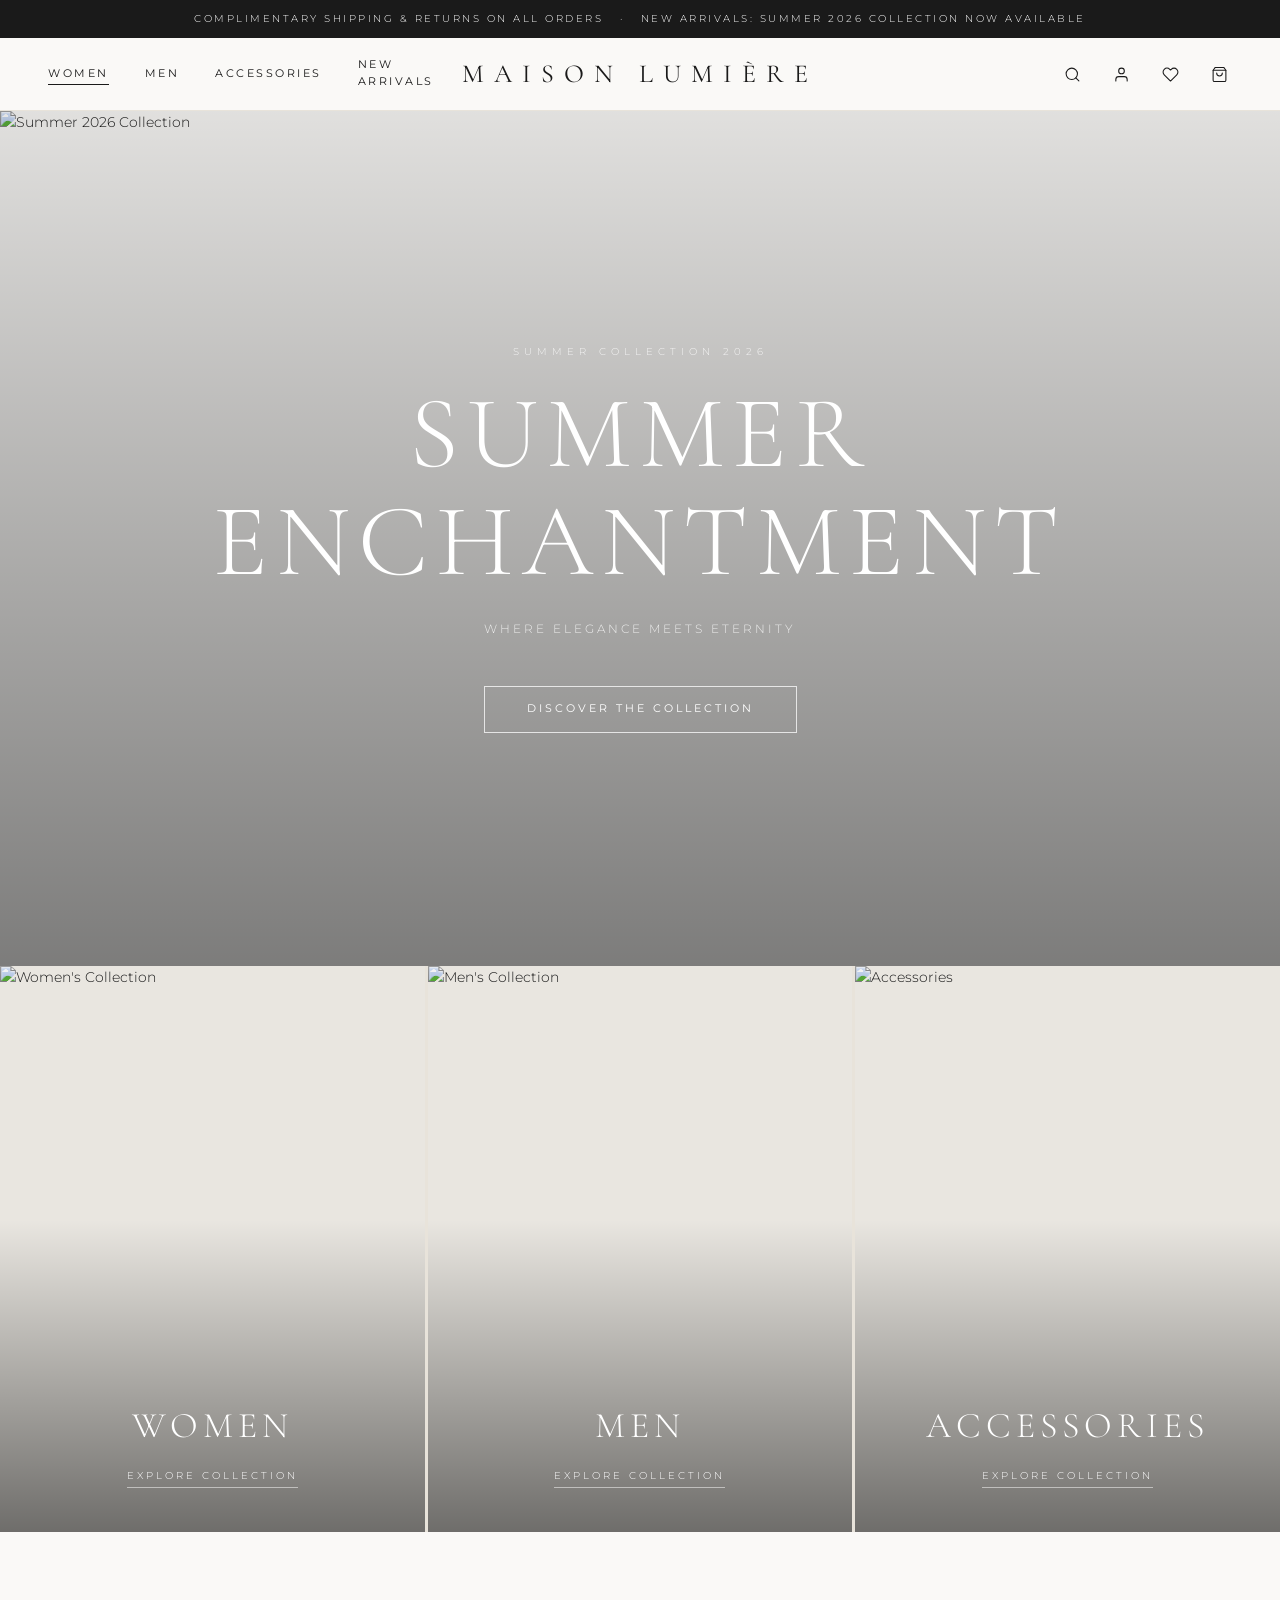
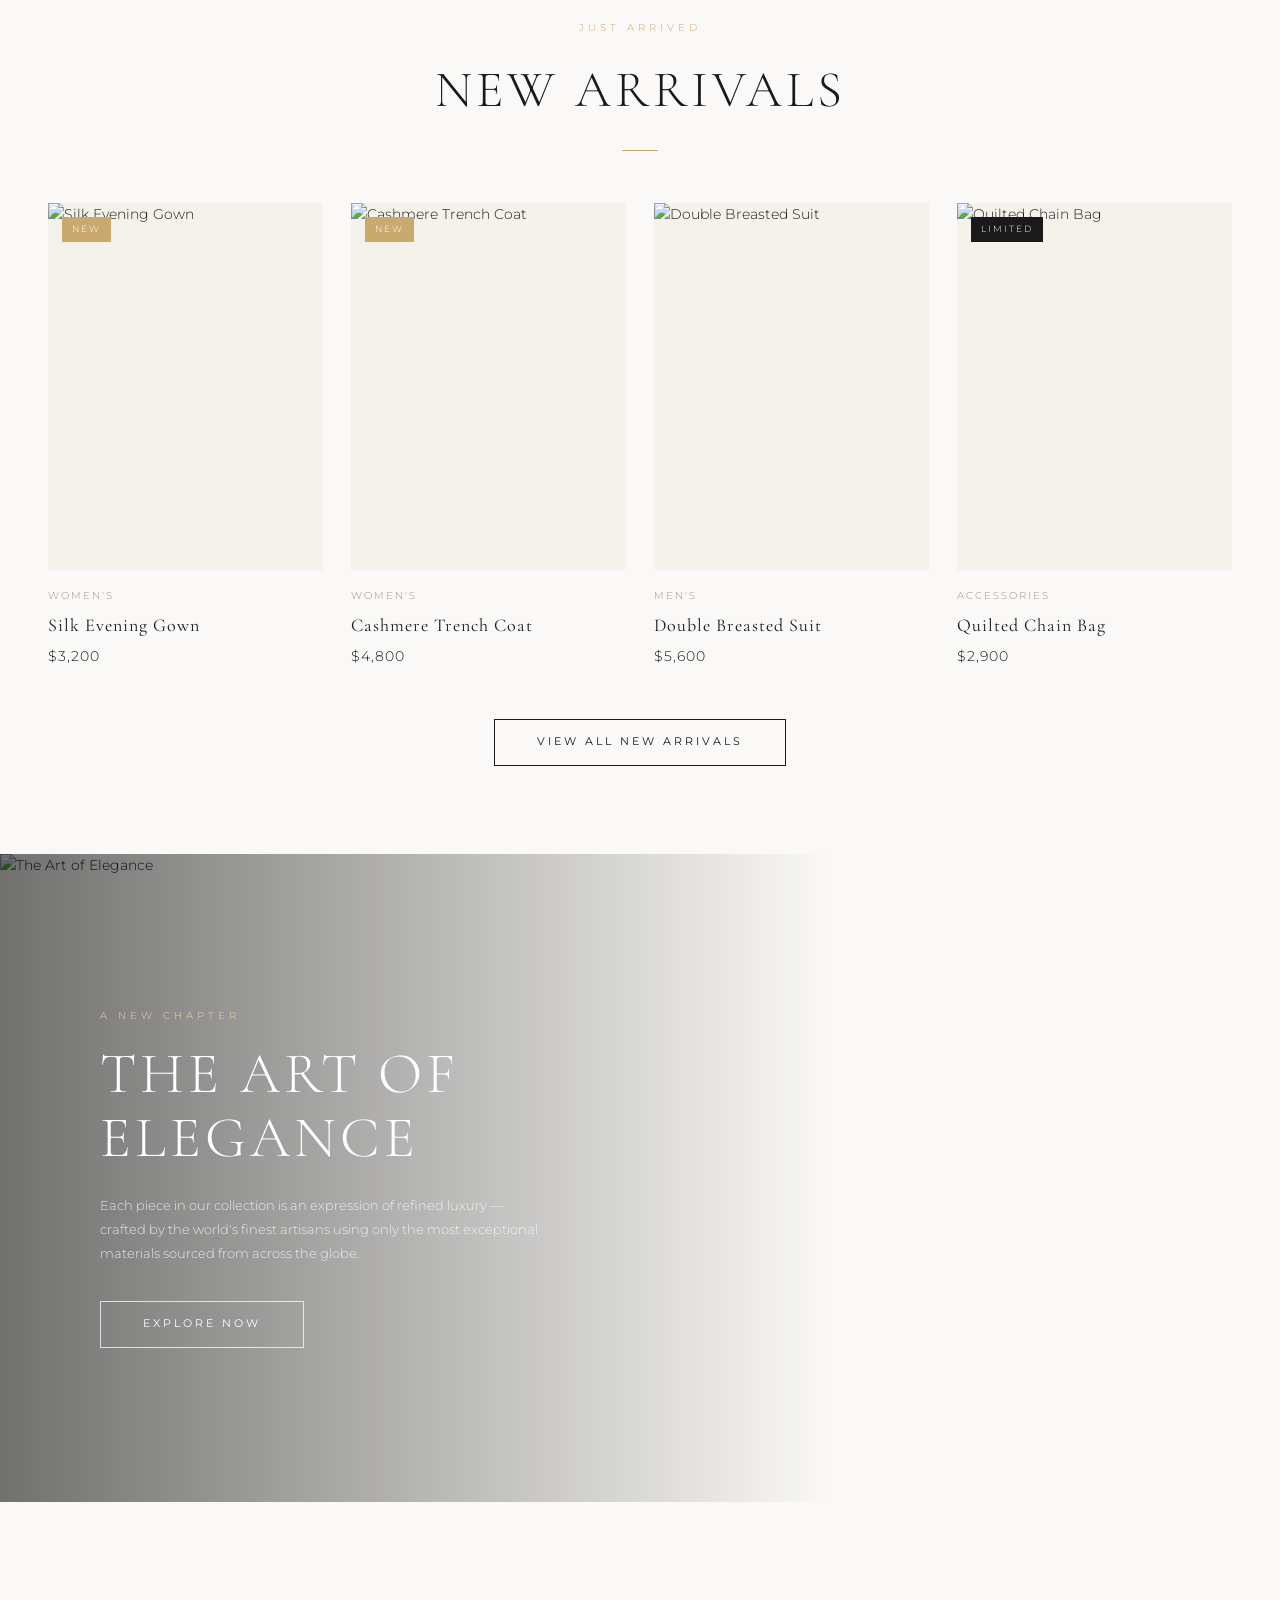
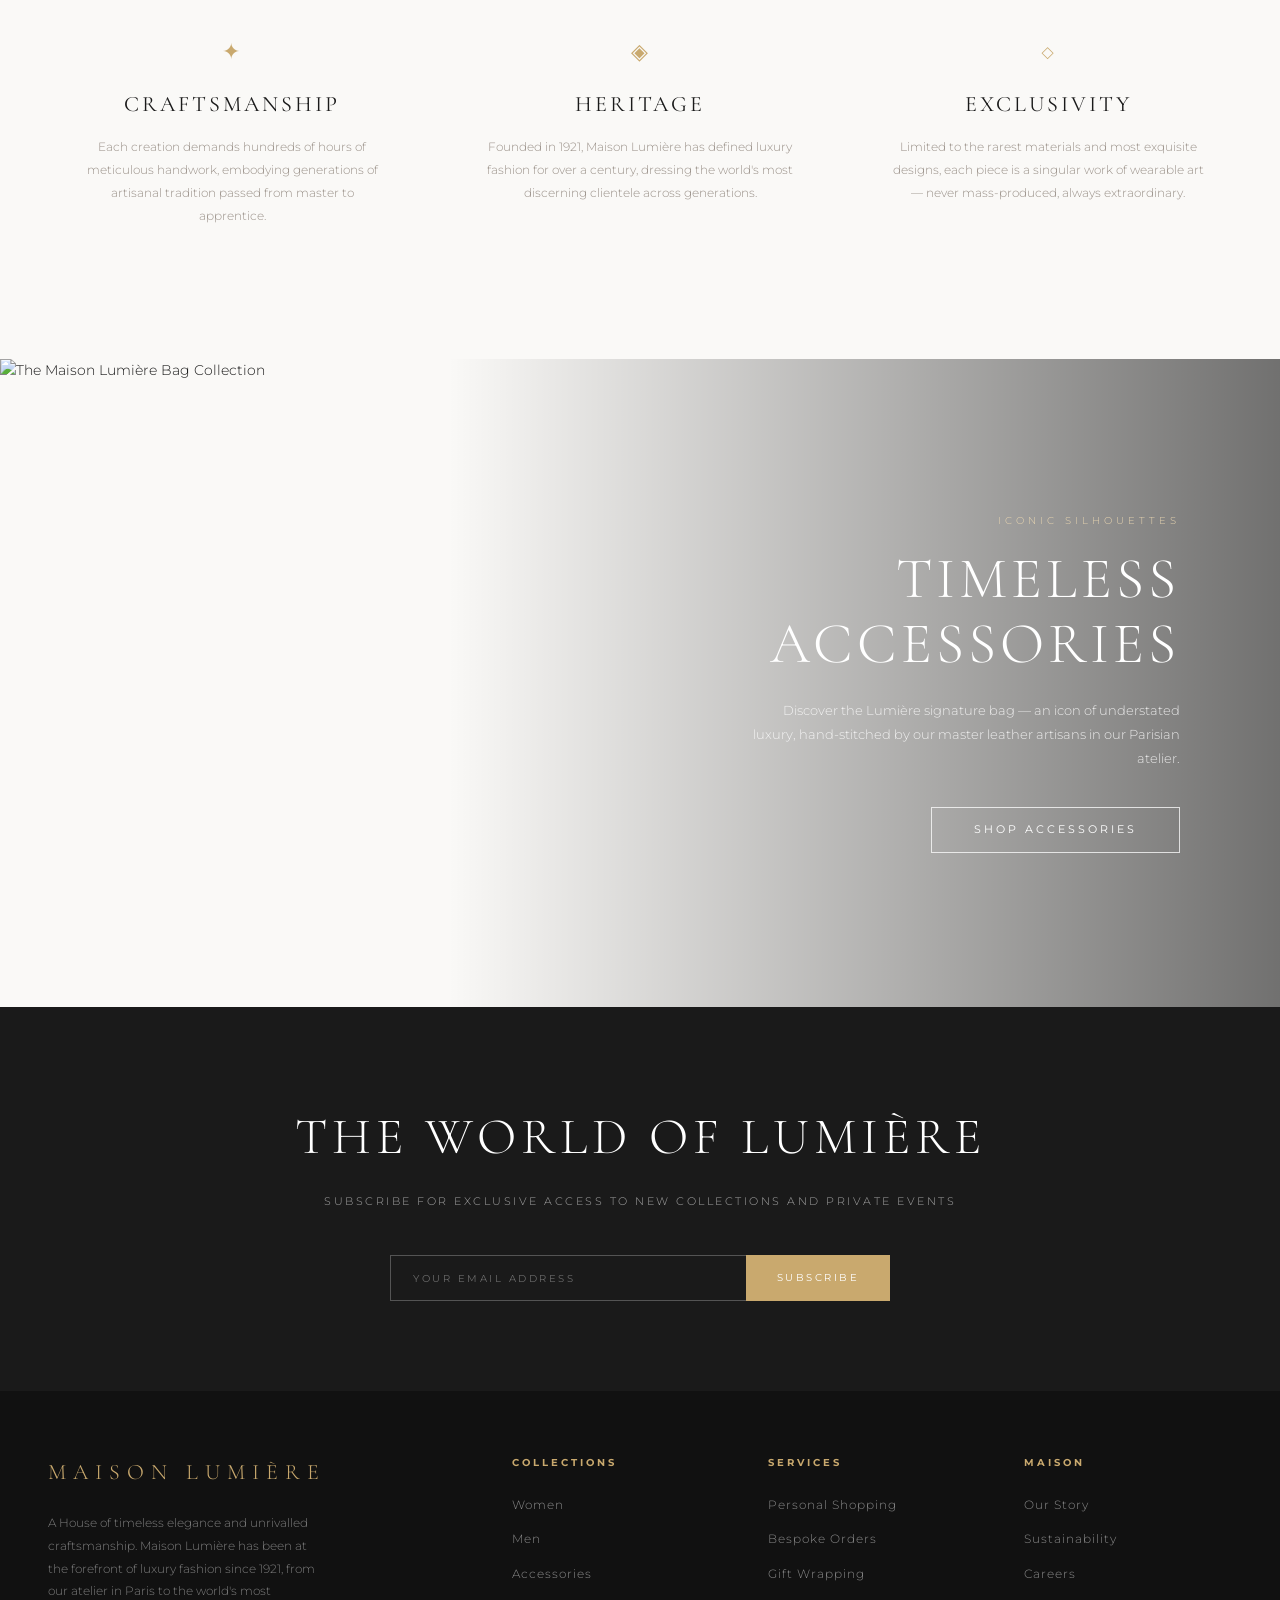
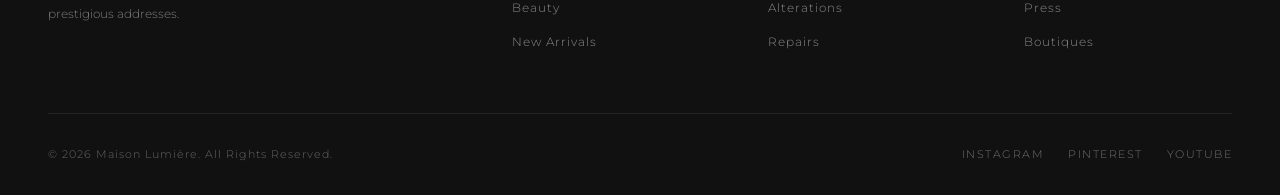
==== index.html @ 265f6218 "Launch MAISON LUMIÈRE luxury e-commerce site Full static site with homepage, Women/Men/Accessories c" ====
<!DOCTYPE html>
<html lang="en">
<head>
  <meta charset="UTF-8">
  <meta name="viewport" content="width=device-width, initial-scale=1.0">
  <title>MAISON LUMIÈRE — Luxury Fashion House</title>
  <link rel="preconnect" href="https://fonts.googleapis.com">
  <link rel="preconnect" href="https://fonts.gstatic.com" crossorigin>
  <link href="https://fonts.googleapis.com/css2?family=Cormorant+Garamond:ital,wght@0,300;0,400;0,500;1,300;1,400&family=Montserrat:wght@300;400;500&display=swap" rel="stylesheet">
  <link rel="stylesheet" href="css/style.css">
</head>
<body>

  <!-- Announcement Bar -->
  <div class="announcement-bar">
    Complimentary Shipping &amp; Returns On All Orders &nbsp;&nbsp;·&nbsp;&nbsp; New Arrivals: Summer 2026 Collection Now Available
  </div>

  <!-- Navigation -->
  <nav class="nav">
    <div class="nav-inner">
      <div class="nav-links-left">
        <a href="category.html" class="nav-link active">Women</a>
        <a href="men.html" class="nav-link">Men</a>
        <a href="accessories.html" class="nav-link">Accessories</a>
        <a href="category.html" class="nav-link">New Arrivals</a>
      </div>
      <div class="nav-logo">
        <a href="index.html">MAISON LUMIÈRE</a>
      </div>
      <div class="nav-links-right">
        <button class="nav-icon-btn" aria-label="Search">
          <svg width="17" height="17" viewBox="0 0 24 24" fill="none" stroke="currentColor" stroke-width="1.5" stroke-linecap="round" stroke-linejoin="round">
            <circle cx="11" cy="11" r="8"/><line x1="21" y1="21" x2="16.65" y2="16.65"/>
          </svg>
        </button>
        <button class="nav-icon-btn" aria-label="Account">
          <svg width="17" height="17" viewBox="0 0 24 24" fill="none" stroke="currentColor" stroke-width="1.5" stroke-linecap="round" stroke-linejoin="round">
            <path d="M20 21v-2a4 4 0 0 0-4-4H8a4 4 0 0 0-4 4v2"/><circle cx="12" cy="7" r="4"/>
          </svg>
        </button>
        <button class="nav-icon-btn" aria-label="Wishlist">
          <svg width="17" height="17" viewBox="0 0 24 24" fill="none" stroke="currentColor" stroke-width="1.5" stroke-linecap="round" stroke-linejoin="round">
            <path d="M20.84 4.61a5.5 5.5 0 0 0-7.78 0L12 5.67l-1.06-1.06a5.5 5.5 0 0 0-7.78 7.78l1.06 1.06L12 21.23l7.78-7.78 1.06-1.06a5.5 5.5 0 0 0 0-7.78z"/>
          </svg>
        </button>
        <button class="nav-icon-btn" aria-label="Shopping Bag">
          <svg width="17" height="17" viewBox="0 0 24 24" fill="none" stroke="currentColor" stroke-width="1.5" stroke-linecap="round" stroke-linejoin="round">
            <path d="M6 2 3 6v14a2 2 0 0 0 2 2h14a2 2 0 0 0 2-2V6l-3-4z"/><line x1="3" y1="6" x2="21" y2="6"/><path d="M16 10a4 4 0 0 1-8 0"/>
          </svg>
        </button>
      </div>
    </div>
  </nav>

  <!-- Hero -->
  <section class="hero">
    <img
      src="https://images.unsplash.com/photo-1469334031218-e382a71b716b?auto=format&fit=crop&w=1920&q=85"
      alt="Summer 2026 Collection"
      loading="eager"
    >
    <div class="hero-overlay">
      <p class="hero-eyebrow">Summer Collection 2026</p>
      <h1 class="hero-title">Summer<br>Enchantment</h1>
      <p class="hero-subtitle">Where Elegance Meets Eternity</p>
      <a href="category.html" class="btn btn-outline-white">Discover The Collection</a>
    </div>
  </section>

  <!-- Collections Grid -->
  <div class="collections-grid">
    <a href="category.html" class="collection-item">
      <img
        src="https://images.unsplash.com/photo-1490481651871-ab68de25d43d?auto=format&fit=crop&w=800&q=80"
        alt="Women's Collection"
        loading="lazy"
      >
      <div class="collection-overlay">
        <h2 class="collection-title">Women</h2>
        <span class="collection-link">Explore Collection</span>
      </div>
    </a>
    <a href="men.html" class="collection-item">
      <img
        src="https://images.unsplash.com/photo-1507003211169-0a1dd7228f2d?auto=format&fit=crop&w=800&q=80"
        alt="Men's Collection"
        loading="lazy"
      >
      <div class="collection-overlay">
        <h2 class="collection-title">Men</h2>
        <span class="collection-link">Explore Collection</span>
      </div>
    </a>
    <a href="accessories.html" class="collection-item">
      <img
        src="https://images.unsplash.com/photo-1548036328-c9fa89d128fa?auto=format&fit=crop&w=800&q=80"
        alt="Accessories"
        loading="lazy"
      >
      <div class="collection-overlay">
        <h2 class="collection-title">Accessories</h2>
        <span class="collection-link">Explore Collection</span>
      </div>
    </a>
  </div>

  <!-- New Arrivals -->
  <section class="section">
    <div class="section-header">
      <p class="section-eyebrow">Just Arrived</p>
      <h2 class="section-title">New Arrivals</h2>
      <div class="section-divider"></div>
    </div>
    <div class="products-grid">

      <a href="product.html" class="product-card">
        <div class="product-card-image">
          <span class="product-card-badge new">New</span>
          <img src="https://images.unsplash.com/photo-1515886657613-9f3515b0c78f?auto=format&fit=crop&w=600&q=80" alt="Silk Evening Gown" loading="lazy">
          <div class="product-card-overlay">
            <button class="btn btn-dark" onclick="addToBag(event)">Add to Bag</button>
          </div>
        </div>
        <p class="product-category">Women's</p>
        <h3 class="product-name">Silk Evening Gown</h3>
        <p class="product-price">$3,200</p>
      </a>

      <a href="product.html" class="product-card">
        <div class="product-card-image">
          <span class="product-card-badge new">New</span>
          <img src="https://images.unsplash.com/photo-1539109136881-3be0616acf4b?auto=format&fit=crop&w=600&q=80" alt="Cashmere Trench Coat" loading="lazy">
          <div class="product-card-overlay">
            <button class="btn btn-dark" onclick="addToBag(event)">Add to Bag</button>
          </div>
        </div>
        <p class="product-category">Women's</p>
        <h3 class="product-name">Cashmere Trench Coat</h3>
        <p class="product-price">$4,800</p>
      </a>

      <a href="product.html" class="product-card">
        <div class="product-card-image">
          <img src="https://images.unsplash.com/photo-1552374196-1ab2a1c593e8?auto=format&fit=crop&w=600&q=80" alt="Double Breasted Suit" loading="lazy">
          <div class="product-card-overlay">
            <button class="btn btn-dark" onclick="addToBag(event)">Add to Bag</button>
          </div>
        </div>
        <p class="product-category">Men's</p>
        <h3 class="product-name">Double Breasted Suit</h3>
        <p class="product-price">$5,600</p>
      </a>

      <a href="product.html" class="product-card">
        <div class="product-card-image">
          <span class="product-card-badge">Limited</span>
          <img src="https://images.unsplash.com/photo-1584917865442-de89df76afd3?auto=format&fit=crop&w=600&q=80" alt="Quilted Chain Bag" loading="lazy">
          <div class="product-card-overlay">
            <button class="btn btn-dark" onclick="addToBag(event)">Add to Bag</button>
          </div>
        </div>
        <p class="product-category">Accessories</p>
        <h3 class="product-name">Quilted Chain Bag</h3>
        <p class="product-price">$2,900</p>
      </a>

    </div>
    <div style="text-align:center; margin-top: 52px;">
      <a href="category.html" class="btn btn-outline-dark">View All New Arrivals</a>
    </div>
  </section>

  <!-- Editorial Banner -->
  <section class="editorial">
    <img
      src="https://images.unsplash.com/photo-1558769132-cb1aea458c5e?auto=format&fit=crop&w=1920&q=80"
      alt="The Art of Elegance"
      loading="lazy"
    >
    <div class="editorial-content">
      <div class="editorial-inner">
        <p class="editorial-eyebrow">A New Chapter</p>
        <h2 class="editorial-title">The Art of<br>Elegance</h2>
        <p class="editorial-text">Each piece in our collection is an expression of refined luxury — crafted by the world's finest artisans using only the most exceptional materials sourced from across the globe.</p>
        <a href="category.html" class="btn btn-outline-white">Explore Now</a>
      </div>
    </div>
  </section>

  <!-- Brand Values -->
  <section class="section">
    <div class="values-grid">
      <div class="value-item">
        <div class="value-icon">✦</div>
        <h3 class="value-title">Craftsmanship</h3>
        <p class="value-text">Each creation demands hundreds of hours of meticulous handwork, embodying generations of artisanal tradition passed from master to apprentice.</p>
      </div>
      <div class="value-item">
        <div class="value-icon">◈</div>
        <h3 class="value-title">Heritage</h3>
        <p class="value-text">Founded in 1921, Maison Lumière has defined luxury fashion for over a century, dressing the world's most discerning clientele across generations.</p>
      </div>
      <div class="value-item">
        <div class="value-icon">◇</div>
        <h3 class="value-title">Exclusivity</h3>
        <p class="value-text">Limited to the rarest materials and most exquisite designs, each piece is a singular work of wearable art — never mass-produced, always extraordinary.</p>
      </div>
    </div>
  </section>

  <!-- Second editorial: right-aligned -->
  <section class="editorial" style="margin-bottom: 0;">
    <img
      src="https://images.unsplash.com/photo-1583394838336-acd977736f90?auto=format&fit=crop&w=1920&q=80"
      alt="The Maison Lumière Bag Collection"
      loading="lazy"
      style="object-position: center 40%;"
    >
    <div class="editorial-content" style="justify-content: flex-end; background: linear-gradient(to left, rgba(0,0,0,0.55) 0%, transparent 65%);">
      <div class="editorial-inner" style="text-align: right;">
        <p class="editorial-eyebrow">Iconic Silhouettes</p>
        <h2 class="editorial-title">Timeless<br>Accessories</h2>
        <p class="editorial-text">Discover the Lumière signature bag — an icon of understated luxury, hand-stitched by our master leather artisans in our Parisian atelier.</p>
        <a href="accessories.html" class="btn btn-outline-white">Shop Accessories</a>
      </div>
    </div>
  </section>

  <!-- Newsletter -->
  <div class="newsletter">
    <h2 class="newsletter-title">The World of Lumière</h2>
    <p class="newsletter-subtitle">Subscribe for exclusive access to new collections and private events</p>
    <form class="newsletter-form" onsubmit="showToast('Thank you for subscribing'); return false;">
      <input type="email" placeholder="Your Email Address">
      <button type="submit">Subscribe</button>
    </form>
  </div>

  <!-- Footer -->
  <footer class="footer">
    <div class="footer-top">
      <div>
        <div class="footer-brand-logo">MAISON LUMIÈRE</div>
        <p class="footer-brand-text">A House of timeless elegance and unrivalled craftsmanship. Maison Lumière has been at the forefront of luxury fashion since 1921, from our atelier in Paris to the world's most prestigious addresses.</p>
      </div>
      <div>
        <h4 class="footer-col-title">Collections</h4>
        <ul class="footer-links">
          <li><a href="category.html">Women</a></li>
          <li><a href="men.html">Men</a></li>
          <li><a href="accessories.html">Accessories</a></li>
          <li><a href="#">Beauty</a></li>
          <li><a href="category.html">New Arrivals</a></li>
        </ul>
      </div>
      <div>
        <h4 class="footer-col-title">Services</h4>
        <ul class="footer-links">
          <li><a href="#">Personal Shopping</a></li>
          <li><a href="#">Bespoke Orders</a></li>
          <li><a href="#">Gift Wrapping</a></li>
          <li><a href="#">Alterations</a></li>
          <li><a href="#">Repairs</a></li>
        </ul>
      </div>
      <div>
        <h4 class="footer-col-title">Maison</h4>
        <ul class="footer-links">
          <li><a href="#">Our Story</a></li>
          <li><a href="#">Sustainability</a></li>
          <li><a href="#">Careers</a></li>
          <li><a href="#">Press</a></li>
          <li><a href="#">Boutiques</a></li>
        </ul>
      </div>
    </div>
    <div class="footer-bottom">
      <p class="footer-copy">© 2026 Maison Lumière. All Rights Reserved.</p>
      <div class="footer-social">
        <a href="#">Instagram</a>
        <a href="#">Pinterest</a>
        <a href="#">YouTube</a>
      </div>
    </div>
  </footer>

  <div class="toast" id="toast">Item Added to Bag</div>
  <script src="js/main.js"></script>
</body>
</html>
---- css/style.css ----
@import url('https://fonts.googleapis.com/css2?family=Cormorant+Garamond:ital,wght@0,300;0,400;0,500;1,300;1,400&family=Montserrat:wght@300;400;500&display=swap');

:root {
  --bg: #faf9f7;
  --dark: #1a1a1a;
  --gold: #c9a96e;
  --gold-dark: #a88950;
  --gold-light: #e8d5b0;
  --gray-100: #f5f2ec;
  --gray-200: #e8e3da;
  --gray-300: #d0c8bb;
  --gray-500: #9a9189;
  --gray-700: #5a5248;
  --white: #ffffff;
  --font-serif: 'Cormorant Garamond', 'Times New Roman', serif;
  --font-sans: 'Montserrat', 'Helvetica Neue', sans-serif;
  --transition: 0.3s ease;
  --max-width: 1440px;
}

*, *::before, *::after { margin: 0; padding: 0; box-sizing: border-box; }
html { scroll-behavior: smooth; }

body {
  font-family: var(--font-sans);
  background: var(--bg);
  color: var(--dark);
  font-size: 14px;
  line-height: 1.6;
  font-weight: 300;
}

img { display: block; max-width: 100%; }
a { text-decoration: none; color: inherit; }
button { cursor: pointer; border: none; background: none; font-family: inherit; }

/* ── ANNOUNCEMENT BAR ── */
.announcement-bar {
  background: var(--dark);
  color: var(--white);
  text-align: center;
  padding: 11px 20px;
  font-size: 10px;
  letter-spacing: 2.5px;
  text-transform: uppercase;
}

/* ── NAVIGATION ── */
.nav {
  position: sticky;
  top: 0;
  z-index: 100;
  background: var(--bg);
  border-bottom: 1px solid var(--gray-200);
}

.nav-inner {
  display: grid;
  grid-template-columns: 1fr auto 1fr;
  align-items: center;
  padding: 0 48px;
  height: 72px;
  max-width: var(--max-width);
  margin: 0 auto;
}

.nav-links-left { display: flex; align-items: center; gap: 36px; }
.nav-links-right { display: flex; align-items: center; justify-content: flex-end; gap: 24px; }

.nav-link {
  font-size: 10.5px;
  letter-spacing: 2.5px;
  text-transform: uppercase;
  color: var(--dark);
  transition: color var(--transition);
  position: relative;
  font-weight: 400;
}

.nav-link::after {
  content: '';
  position: absolute;
  bottom: -3px;
  left: 0;
  width: 0;
  height: 1px;
  background: var(--dark);
  transition: width var(--transition);
}

.nav-link:hover::after, .nav-link.active::after { width: 100%; }

.nav-logo { text-align: center; }

.nav-logo a {
  font-family: var(--font-serif);
  font-size: 26px;
  font-weight: 400;
  letter-spacing: 10px;
  text-transform: uppercase;
  color: var(--dark);
}

.nav-icon-btn {
  color: var(--dark);
  font-size: 18px;
  transition: color var(--transition);
  display: flex;
  align-items: center;
  padding: 4px;
}

.nav-icon-btn:hover { color: var(--gold); }

/* ── BUTTONS ── */
.btn {
  display: inline-block;
  padding: 14px 42px;
  font-size: 10.5px;
  letter-spacing: 3px;
  text-transform: uppercase;
  transition: all var(--transition);
  cursor: pointer;
  font-family: var(--font-sans);
  font-weight: 400;
}

.btn-outline-white {
  border: 1px solid rgba(255,255,255,0.75);
  color: var(--white);
  background: transparent;
}
.btn-outline-white:hover { background: var(--white); color: var(--dark); }

.btn-dark { background: var(--dark); color: var(--white); border: 1px solid var(--dark); }
.btn-dark:hover { background: #2e2e2e; }

.btn-outline-dark {
  border: 1px solid var(--dark);
  color: var(--dark);
  background: transparent;
}
.btn-outline-dark:hover { background: var(--dark); color: var(--white); }

.btn-gold { background: var(--gold); color: var(--white); border: 1px solid var(--gold); }
.btn-gold:hover { background: var(--gold-dark); border-color: var(--gold-dark); }

/* ── HERO ── */
.hero {
  position: relative;
  height: 95vh;
  min-height: 640px;
  overflow: hidden;
}

.hero > img {
  width: 100%;
  height: 100%;
  object-fit: cover;
  object-position: center top;
}

.hero-overlay {
  position: absolute;
  inset: 0;
  background: linear-gradient(to bottom, rgba(0,0,0,0.1) 0%, rgba(0,0,0,0.5) 100%);
  display: flex;
  flex-direction: column;
  align-items: center;
  justify-content: center;
  text-align: center;
  color: var(--white);
  padding: 0 20px;
}

.hero-eyebrow {
  font-size: 10px;
  letter-spacing: 5px;
  text-transform: uppercase;
  margin-bottom: 20px;
  opacity: 0.85;
}

.hero-title {
  font-family: var(--font-serif);
  font-size: clamp(56px, 8vw, 110px);
  font-weight: 300;
  letter-spacing: 8px;
  line-height: 1.05;
  margin-bottom: 24px;
  text-transform: uppercase;
}

.hero-subtitle {
  font-size: 12px;
  letter-spacing: 3px;
  opacity: 0.8;
  margin-bottom: 48px;
  text-transform: uppercase;
}

/* ── COLLECTIONS GRID ── */
.collections-grid {
  display: grid;
  grid-template-columns: repeat(3, 1fr);
  gap: 3px;
  background: var(--gray-200);
}

.collection-item {
  position: relative;
  overflow: hidden;
  aspect-ratio: 3/4;
  background: var(--gray-100);
  display: block;
}

.collection-item img {
  width: 100%;
  height: 100%;
  object-fit: cover;
  transition: transform 0.7s ease;
}

.collection-item:hover img { transform: scale(1.05); }

.collection-overlay {
  position: absolute;
  inset: 0;
  background: linear-gradient(to top, rgba(0,0,0,0.55) 0%, rgba(0,0,0,0.05) 55%);
  display: flex;
  flex-direction: column;
  align-items: center;
  justify-content: flex-end;
  padding: 44px;
  text-align: center;
  color: var(--white);
}

.collection-title {
  font-family: var(--font-serif);
  font-size: 36px;
  font-weight: 300;
  letter-spacing: 5px;
  text-transform: uppercase;
  margin-bottom: 14px;
}

.collection-link {
  font-size: 10px;
  letter-spacing: 3px;
  text-transform: uppercase;
  color: var(--white);
  border-bottom: 1px solid rgba(255,255,255,0.5);
  padding-bottom: 3px;
  transition: border-color var(--transition), letter-spacing var(--transition);
}

.collection-item:hover .collection-link {
  border-color: var(--white);
  letter-spacing: 4px;
}

/* ── SECTIONS ── */
.section {
  padding: 88px 48px;
  max-width: var(--max-width);
  margin: 0 auto;
}

.section-header {
  text-align: center;
  margin-bottom: 52px;
}

.section-eyebrow {
  font-size: 10px;
  letter-spacing: 4px;
  text-transform: uppercase;
  color: var(--gold);
  margin-bottom: 14px;
}

.section-title {
  font-family: var(--font-serif);
  font-size: clamp(30px, 4vw, 52px);
  font-weight: 300;
  letter-spacing: 4px;
  text-transform: uppercase;
}

.section-divider {
  width: 36px;
  height: 1px;
  background: var(--gold);
  margin: 18px auto 0;
}

/* ── PRODUCT GRID ── */
.products-grid {
  display: grid;
  grid-template-columns: repeat(4, 1fr);
  gap: 28px;
}

.products-grid-3 { grid-template-columns: repeat(3, 1fr); }

.product-card { cursor: pointer; }

.product-card-image {
  position: relative;
  overflow: hidden;
  aspect-ratio: 3/4;
  background: var(--gray-100);
  margin-bottom: 18px;
}

.product-card-image img {
  width: 100%;
  height: 100%;
  object-fit: cover;
  transition: transform 0.65s ease;
}

.product-card:hover .product-card-image img { transform: scale(1.05); }

.product-card-overlay {
  position: absolute;
  bottom: 0;
  left: 0;
  right: 0;
  padding: 14px;
  background: rgba(250,249,247,0.97);
  transform: translateY(100%);
  transition: transform 0.3s ease;
  text-align: center;
}

.product-card:hover .product-card-overlay { transform: translateY(0); }

.product-card-overlay .btn {
  padding: 12px 0;
  width: 100%;
  font-size: 10px;
  letter-spacing: 2.5px;
}

.product-card-badge {
  position: absolute;
  top: 14px;
  left: 14px;
  background: var(--dark);
  color: var(--white);
  font-size: 9px;
  letter-spacing: 2px;
  text-transform: uppercase;
  padding: 5px 10px;
}

.product-card-badge.new { background: var(--gold); }

.product-name {
  font-family: var(--font-serif);
  font-size: 18px;
  font-weight: 400;
  letter-spacing: 1px;
  margin-bottom: 5px;
}

.product-category {
  font-size: 10px;
  letter-spacing: 2px;
  color: var(--gray-500);
  text-transform: uppercase;
  margin-bottom: 7px;
}

.product-price {
  font-size: 14px;
  letter-spacing: 1px;
  color: var(--dark);
}

.product-price .original {
  text-decoration: line-through;
  color: var(--gray-500);
  margin-right: 8px;
}

/* ── EDITORIAL ── */
.editorial {
  position: relative;
  height: 72vh;
  min-height: 480px;
  overflow: hidden;
}

.editorial > img {
  width: 100%;
  height: 100%;
  object-fit: cover;
  object-position: center;
}

.editorial-content {
  position: absolute;
  inset: 0;
  display: flex;
  align-items: center;
  justify-content: flex-start;
  padding: 60px 100px;
  background: linear-gradient(to right, rgba(0,0,0,0.55) 0%, transparent 65%);
  color: var(--white);
}

.editorial-inner { max-width: 440px; }

.editorial-eyebrow {
  font-size: 10px;
  letter-spacing: 4px;
  text-transform: uppercase;
  color: var(--gold-light);
  margin-bottom: 18px;
}

.editorial-title {
  font-family: var(--font-serif);
  font-size: clamp(40px, 4.5vw, 68px);
  font-weight: 300;
  letter-spacing: 4px;
  line-height: 1.12;
  text-transform: uppercase;
  margin-bottom: 22px;
}

.editorial-text {
  font-size: 13px;
  line-height: 1.85;
  opacity: 0.82;
  margin-bottom: 36px;
  font-weight: 300;
}

/* ── BRAND VALUES ── */
.values-grid {
  display: grid;
  grid-template-columns: repeat(3, 1fr);
  gap: 40px;
  text-align: center;
}

.value-item { padding: 44px 28px; }

.value-icon {
  font-size: 22px;
  margin-bottom: 18px;
  color: var(--gold);
  letter-spacing: 2px;
}

.value-title {
  font-family: var(--font-serif);
  font-size: 22px;
  font-weight: 400;
  letter-spacing: 3px;
  margin-bottom: 14px;
  text-transform: uppercase;
}

.value-text {
  font-size: 12px;
  line-height: 1.9;
  color: var(--gray-500);
}

/* ── NEWSLETTER ── */
.newsletter {
  background: var(--dark);
  color: var(--white);
  text-align: center;
  padding: 90px 40px;
}

.newsletter-title {
  font-family: var(--font-serif);
  font-size: clamp(32px, 4vw, 52px);
  font-weight: 300;
  letter-spacing: 5px;
  text-transform: uppercase;
  margin-bottom: 14px;
}

.newsletter-subtitle {
  font-size: 11px;
  letter-spacing: 2.5px;
  opacity: 0.6;
  margin-bottom: 44px;
  text-transform: uppercase;
}

.newsletter-form {
  display: flex;
  justify-content: center;
  max-width: 500px;
  margin: 0 auto;
}

.newsletter-form input {
  flex: 1;
  padding: 15px 22px;
  background: transparent;
  border: 1px solid rgba(255,255,255,0.25);
  border-right: none;
  color: var(--white);
  font-family: var(--font-sans);
  font-size: 11px;
  letter-spacing: 1px;
  outline: none;
  transition: border-color var(--transition);
}

.newsletter-form input:focus { border-color: rgba(255,255,255,0.5); }

.newsletter-form input::placeholder {
  color: rgba(255,255,255,0.35);
  letter-spacing: 2.5px;
  text-transform: uppercase;
  font-size: 10px;
}

.newsletter-form button {
  padding: 15px 30px;
  background: var(--gold);
  color: var(--white);
  font-size: 10px;
  letter-spacing: 2.5px;
  text-transform: uppercase;
  font-family: var(--font-sans);
  border: 1px solid var(--gold);
  cursor: pointer;
  transition: background var(--transition);
  white-space: nowrap;
}

.newsletter-form button:hover { background: var(--gold-dark); border-color: var(--gold-dark); }

/* ── FOOTER ── */
.footer {
  background: #111;
  color: var(--white);
  padding: 64px 48px 32px;
}

.footer-top {
  display: grid;
  grid-template-columns: 2fr 1fr 1fr 1fr;
  gap: 48px;
  padding-bottom: 48px;
  border-bottom: 1px solid rgba(255,255,255,0.08);
  max-width: var(--max-width);
  margin: 0 auto;
}

.footer-brand-logo {
  font-family: var(--font-serif);
  font-size: 22px;
  letter-spacing: 7px;
  text-transform: uppercase;
  margin-bottom: 22px;
  color: var(--gold);
}

.footer-brand-text {
  font-size: 12px;
  line-height: 1.9;
  opacity: 0.45;
  max-width: 270px;
}

.footer-col-title {
  font-size: 10px;
  letter-spacing: 3px;
  text-transform: uppercase;
  margin-bottom: 22px;
  color: var(--gold);
}

.footer-links { list-style: none; }

.footer-links li { margin-bottom: 12px; }

.footer-links a {
  font-size: 12px;
  opacity: 0.5;
  letter-spacing: 1px;
  transition: opacity var(--transition);
}

.footer-links a:hover { opacity: 1; }

.footer-bottom {
  display: flex;
  justify-content: space-between;
  align-items: center;
  padding-top: 32px;
  max-width: var(--max-width);
  margin: 0 auto;
}

.footer-copy {
  font-size: 11px;
  opacity: 0.35;
  letter-spacing: 1px;
}

.footer-social { display: flex; gap: 24px; }

.footer-social a {
  font-size: 11px;
  opacity: 0.4;
  letter-spacing: 1.5px;
  text-transform: uppercase;
  transition: opacity var(--transition);
}

.footer-social a:hover { opacity: 1; }

/* ── PAGE HERO (category pages) ── */
.page-hero {
  position: relative;
  height: 56vh;
  min-height: 400px;
  overflow: hidden;
}

.page-hero > img {
  width: 100%;
  height: 100%;
  object-fit: cover;
  object-position: center 30%;
}

.page-hero-overlay {
  position: absolute;
  inset: 0;
  background: rgba(0,0,0,0.32);
  display: flex;
  flex-direction: column;
  align-items: center;
  justify-content: center;
  color: var(--white);
  text-align: center;
}

.page-hero-title {
  font-family: var(--font-serif);
  font-size: clamp(44px, 7vw, 88px);
  font-weight: 300;
  letter-spacing: 8px;
  text-transform: uppercase;
}

.page-hero-subtitle {
  font-size: 11px;
  letter-spacing: 4px;
  opacity: 0.75;
  margin-top: 14px;
  text-transform: uppercase;
}

/* ── BREADCRUMB ── */
.breadcrumb {
  padding: 16px 48px;
  font-size: 11px;
  letter-spacing: 1px;
  color: var(--gray-500);
  max-width: var(--max-width);
  margin: 0 auto;
}

.breadcrumb a { color: var(--gray-500); transition: color var(--transition); }
.breadcrumb a:hover { color: var(--dark); }
.breadcrumb span { margin: 0 10px; }

/* ── FILTER BAR ── */
.filter-bar {
  padding: 20px 48px;
  border-bottom: 1px solid var(--gray-200);
  border-top: 1px solid var(--gray-200);
  display: flex;
  justify-content: space-between;
  align-items: center;
  max-width: var(--max-width);
  margin: 0 auto;
}

.filter-left { display: flex; gap: 28px; align-items: center; }

.filter-btn {
  font-size: 10.5px;
  letter-spacing: 2px;
  text-transform: uppercase;
  color: var(--gray-500);
  padding: 5px 0;
  border-bottom: 1px solid transparent;
  transition: all var(--transition);
  cursor: pointer;
  background: none;
  font-family: var(--font-sans);
}

.filter-btn:hover, .filter-btn.active { color: var(--dark); border-bottom-color: var(--dark); }

.filter-label {
  font-size: 10px;
  letter-spacing: 2px;
  text-transform: uppercase;
  color: var(--gray-300);
  margin-right: 4px;
}

.sort-select {
  font-family: var(--font-sans);
  font-size: 10.5px;
  letter-spacing: 2px;
  text-transform: uppercase;
  color: var(--dark);
  border: none;
  background: transparent;
  cursor: pointer;
  outline: none;
}

.products-count {
  font-size: 11px;
  letter-spacing: 1px;
  color: var(--gray-500);
}

/* ── CATEGORY PRODUCTS SECTION ── */
.category-section {
  padding: 48px 48px 88px;
  max-width: var(--max-width);
  margin: 0 auto;
}

.load-more-wrap { text-align: center; padding: 56px 0 16px; }

/* ── PRODUCT DETAIL PAGE ── */
.product-detail {
  display: grid;
  grid-template-columns: 1fr 1fr;
  gap: 72px;
  padding: 40px 64px 88px;
  max-width: var(--max-width);
  margin: 0 auto;
}

.product-gallery {
  display: grid;
  grid-template-columns: 76px 1fr;
  gap: 14px;
  align-items: start;
}

.gallery-thumbnails { display: flex; flex-direction: column; gap: 10px; }

.gallery-thumb {
  width: 76px;
  height: 96px;
  overflow: hidden;
  cursor: pointer;
  border: 2px solid transparent;
  transition: border-color var(--transition);
  background: var(--gray-100);
}

.gallery-thumb.active { border-color: var(--dark); }
.gallery-thumb img { width: 100%; height: 100%; object-fit: cover; }

.gallery-main {
  overflow: hidden;
  background: var(--gray-100);
  aspect-ratio: 3/4;
}

.gallery-main img { width: 100%; height: 100%; object-fit: cover; transition: opacity 0.3s ease; }

.product-info { padding-top: 10px; }

.product-info-category {
  font-size: 10px;
  letter-spacing: 3.5px;
  text-transform: uppercase;
  color: var(--gold);
  margin-bottom: 14px;
}

.product-info-name {
  font-family: var(--font-serif);
  font-size: 34px;
  font-weight: 300;
  letter-spacing: 2px;
  margin-bottom: 8px;
  line-height: 1.2;
}

.product-info-sku {
  font-size: 11px;
  color: var(--gray-500);
  letter-spacing: 1.5px;
  margin-bottom: 22px;
}

.product-info-price {
  font-size: 24px;
  letter-spacing: 2px;
  margin-bottom: 28px;
  font-family: var(--font-serif);
  font-weight: 400;
}

.product-info-divider {
  height: 1px;
  background: var(--gray-200);
  margin: 26px 0;
}

.size-label {
  font-size: 10.5px;
  letter-spacing: 2px;
  text-transform: uppercase;
  margin-bottom: 16px;
  display: flex;
  justify-content: space-between;
  align-items: center;
}

.size-guide-link {
  color: var(--gray-500);
  text-decoration: underline;
  font-size: 10px;
  letter-spacing: 1.5px;
}

.size-options {
  display: flex;
  gap: 10px;
  margin-bottom: 28px;
  flex-wrap: wrap;
}

.size-btn {
  width: 50px;
  height: 50px;
  border: 1px solid var(--gray-200);
  font-size: 12px;
  letter-spacing: 1px;
  color: var(--dark);
  cursor: pointer;
  transition: all var(--transition);
  font-family: var(--font-sans);
  display: flex;
  align-items: center;
  justify-content: center;
  background: transparent;
}

.size-btn:hover, .size-btn.active {
  border-color: var(--dark);
  background: var(--dark);
  color: var(--white);
}

.size-btn.unavailable {
  color: var(--gray-300);
  border-color: var(--gray-200);
  cursor: not-allowed;
  text-decoration: line-through;
}

.add-to-bag {
  width: 100%;
  padding: 18px;
  background: var(--dark);
  color: var(--white);
  font-size: 10.5px;
  letter-spacing: 3.5px;
  text-transform: uppercase;
  font-family: var(--font-sans);
  cursor: pointer;
  border: 1px solid var(--dark);
  transition: all var(--transition);
  margin-bottom: 12px;
  font-weight: 400;
}

.add-to-bag:hover { background: var(--gold); border-color: var(--gold); }

.wishlist-btn {
  width: 100%;
  padding: 16px;
  background: transparent;
  color: var(--dark);
  font-size: 10.5px;
  letter-spacing: 3px;
  text-transform: uppercase;
  font-family: var(--font-sans);
  cursor: pointer;
  border: 1px solid var(--gray-200);
  transition: all var(--transition);
  margin-bottom: 28px;
  display: flex;
  align-items: center;
  justify-content: center;
  gap: 8px;
  font-weight: 400;
}

.wishlist-btn:hover { border-color: var(--dark); }

/* ── ACCORDION ── */
.accordion { border-top: 1px solid var(--gray-200); }
.accordion-item { border-bottom: 1px solid var(--gray-200); }

.accordion-header {
  display: flex;
  justify-content: space-between;
  align-items: center;
  padding: 20px 0;
  cursor: pointer;
  user-select: none;
}

.accordion-title {
  font-size: 10.5px;
  letter-spacing: 2.5px;
  text-transform: uppercase;
  font-weight: 400;
}

.accordion-icon {
  font-size: 20px;
  line-height: 1;
  transition: transform 0.3s ease;
  color: var(--gray-500);
}

.accordion-item.open .accordion-icon { transform: rotate(45deg); }

.accordion-body {
  max-height: 0;
  overflow: hidden;
  transition: max-height 0.35s ease;
}

.accordion-item.open .accordion-body { max-height: 400px; }

.accordion-content {
  padding-bottom: 22px;
  font-size: 13px;
  line-height: 1.9;
  color: var(--gray-700);
}

.accordion-content ul { padding-left: 18px; }
.accordion-content ul li { margin-bottom: 6px; }

/* ── RELATED PRODUCTS ── */
.related-section {
  background: var(--gray-100);
  padding: 72px 48px;
}

.related-section .section-header { margin-bottom: 44px; }

.related-inner {
  max-width: var(--max-width);
  margin: 0 auto;
}

/* ── TOAST ── */
.toast {
  position: fixed;
  bottom: 40px;
  right: 40px;
  background: var(--dark);
  color: var(--white);
  padding: 16px 28px;
  font-size: 11px;
  letter-spacing: 2px;
  text-transform: uppercase;
  z-index: 1000;
  transform: translateY(12px);
  opacity: 0;
  transition: all 0.35s ease;
  pointer-events: none;
  border-left: 3px solid var(--gold);
}

.toast.show { transform: translateY(0); opacity: 1; }

/* ── DIVIDER LINE ── */
.divider-line {
  height: 1px;
  background: var(--gray-200);
  margin: 0 48px;
  max-width: calc(var(--max-width) - 96px);
  margin-left: auto;
  margin-right: auto;
}

/* ── RESPONSIVE ── */
@media (max-width: 1200px) {
  .products-grid { grid-template-columns: repeat(3, 1fr); }
  .footer-top { grid-template-columns: 1fr 1fr; gap: 36px; }
}

@media (max-width: 900px) {
  .product-detail { grid-template-columns: 1fr; gap: 36px; padding: 24px; }
  .product-gallery { grid-template-columns: 60px 1fr; gap: 10px; }
  .collections-grid { grid-template-columns: 1fr; }
  .editorial-content { padding: 36px 40px; }
  .values-grid { grid-template-columns: 1fr; gap: 0; }
  .value-item { padding: 32px 20px; border-bottom: 1px solid var(--gray-200); }
}

@media (max-width: 768px) {
  .nav-inner { padding: 0 24px; }
  .nav-links-left { display: none; }
  .products-grid, .products-grid-3 { grid-template-columns: repeat(2, 1fr); gap: 16px; }
  .section { padding: 56px 24px; }
  .category-section { padding: 32px 24px 64px; }
  .filter-bar, .breadcrumb { padding: 16px 24px; }
  .filter-left { gap: 16px; flex-wrap: wrap; }
  .footer-top { grid-template-columns: 1fr; gap: 28px; padding: 0 0 40px; }
  .footer { padding: 48px 24px 24px; }
  .footer-bottom { flex-direction: column; gap: 16px; text-align: center; }
  .editorial-content { padding: 28px; background: rgba(0,0,0,0.5); }
  .editorial-inner { max-width: 100%; }
  .newsletter { padding: 64px 24px; }
  .newsletter-form { flex-direction: column; }
  .newsletter-form input { border-right: 1px solid rgba(255,255,255,0.25); border-bottom: none; }
  .hero-title { letter-spacing: 4px; }
}
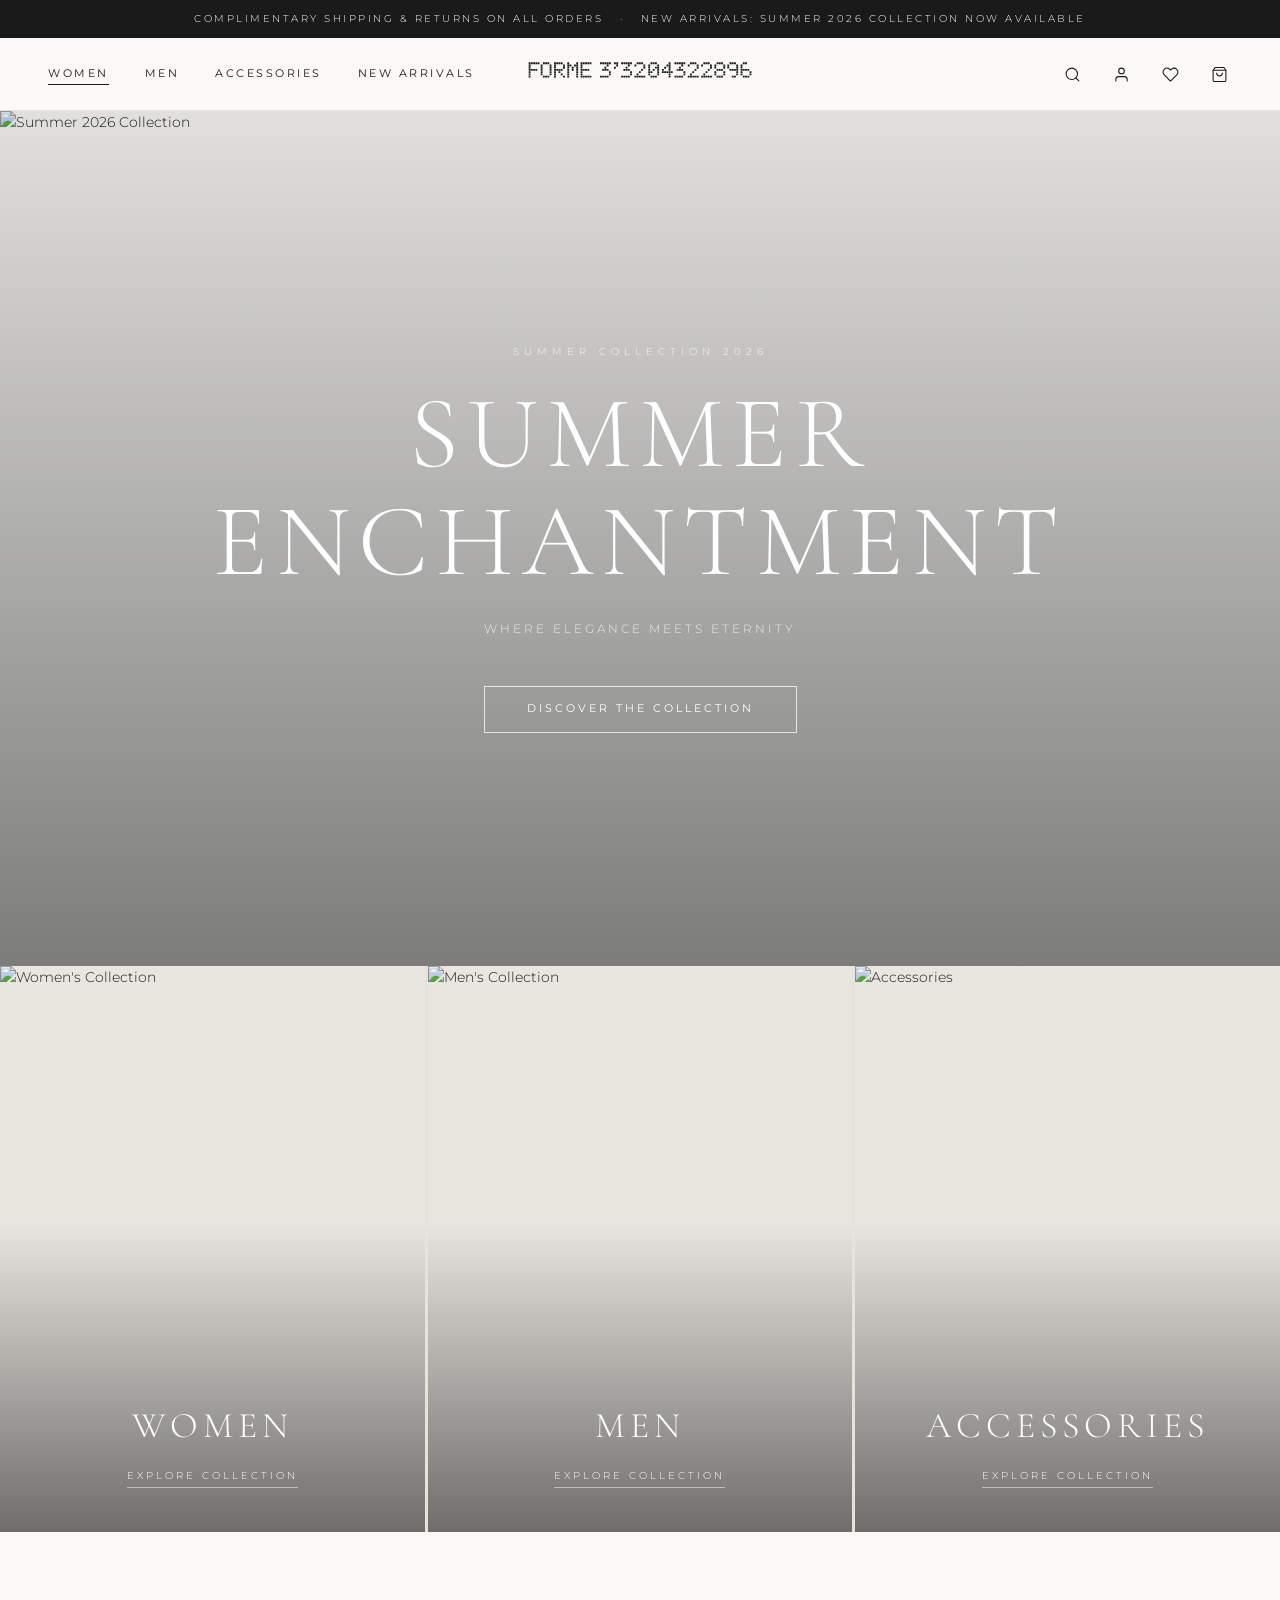
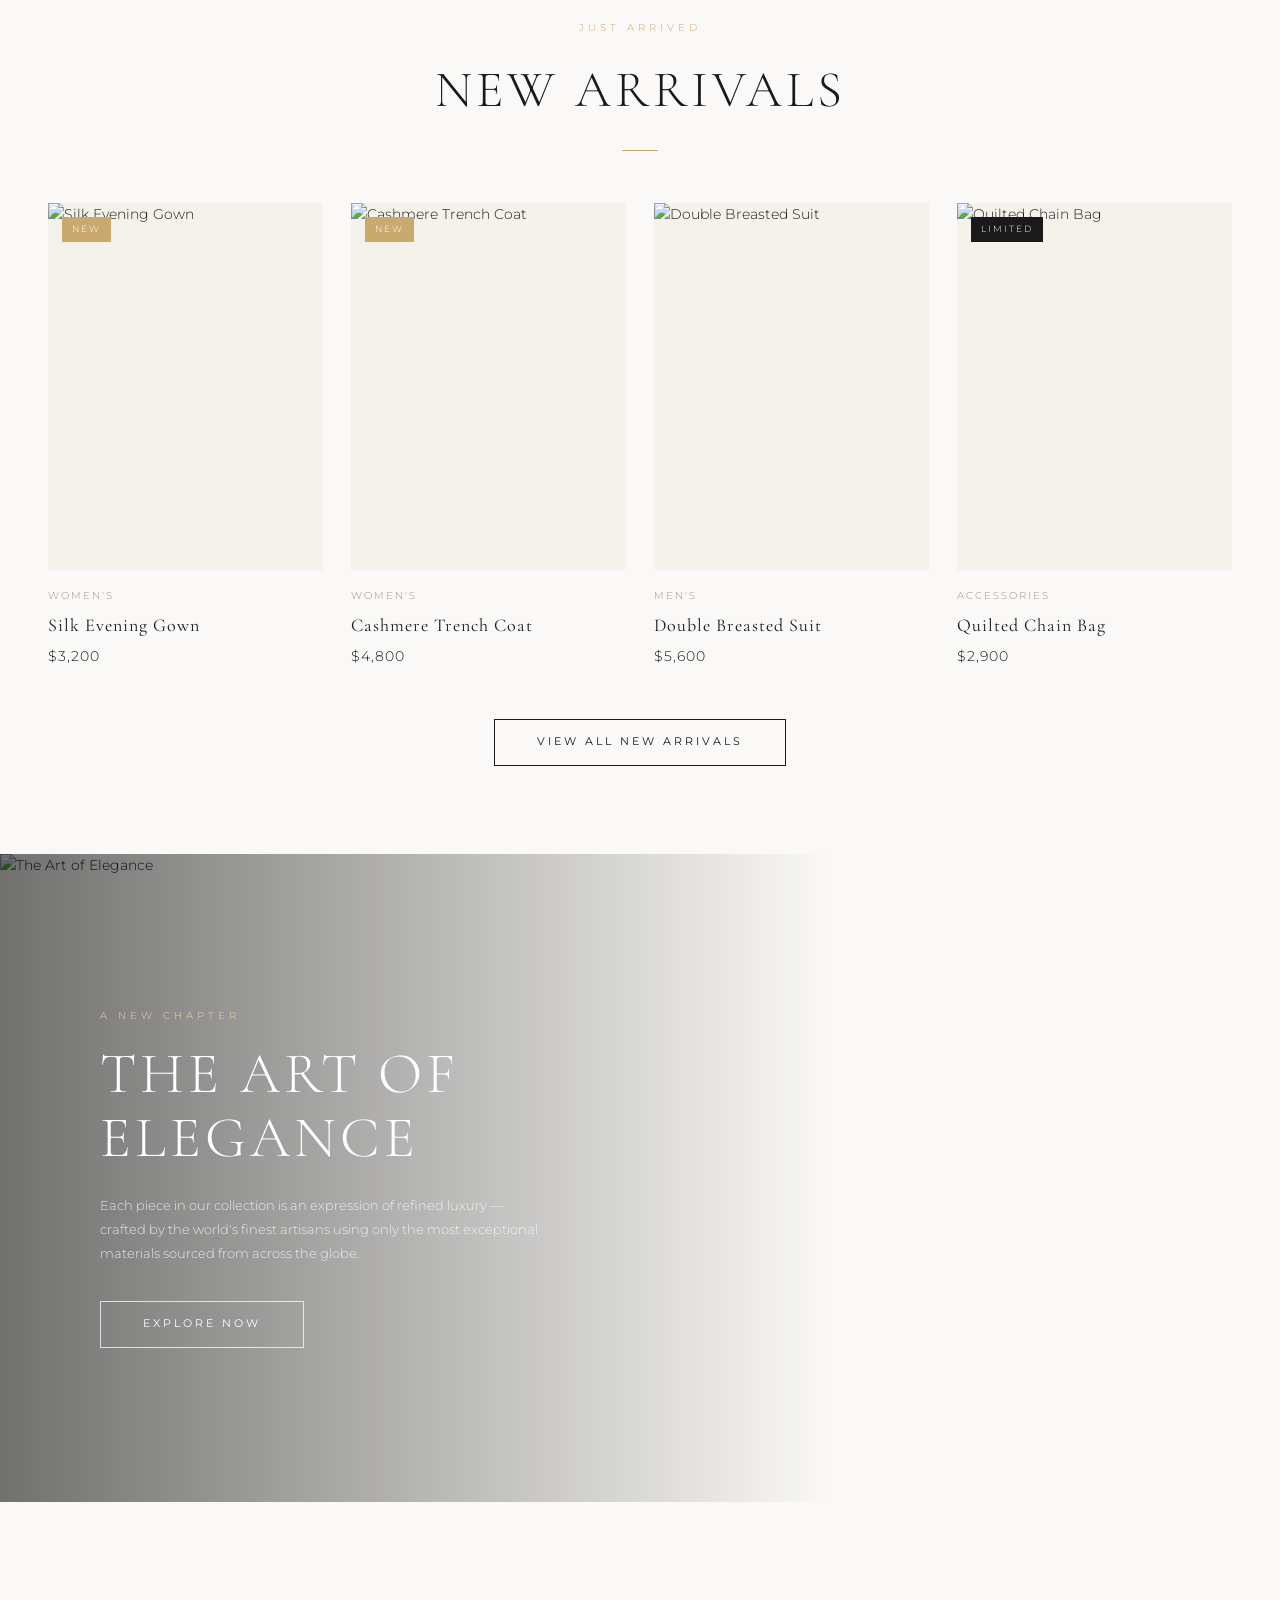
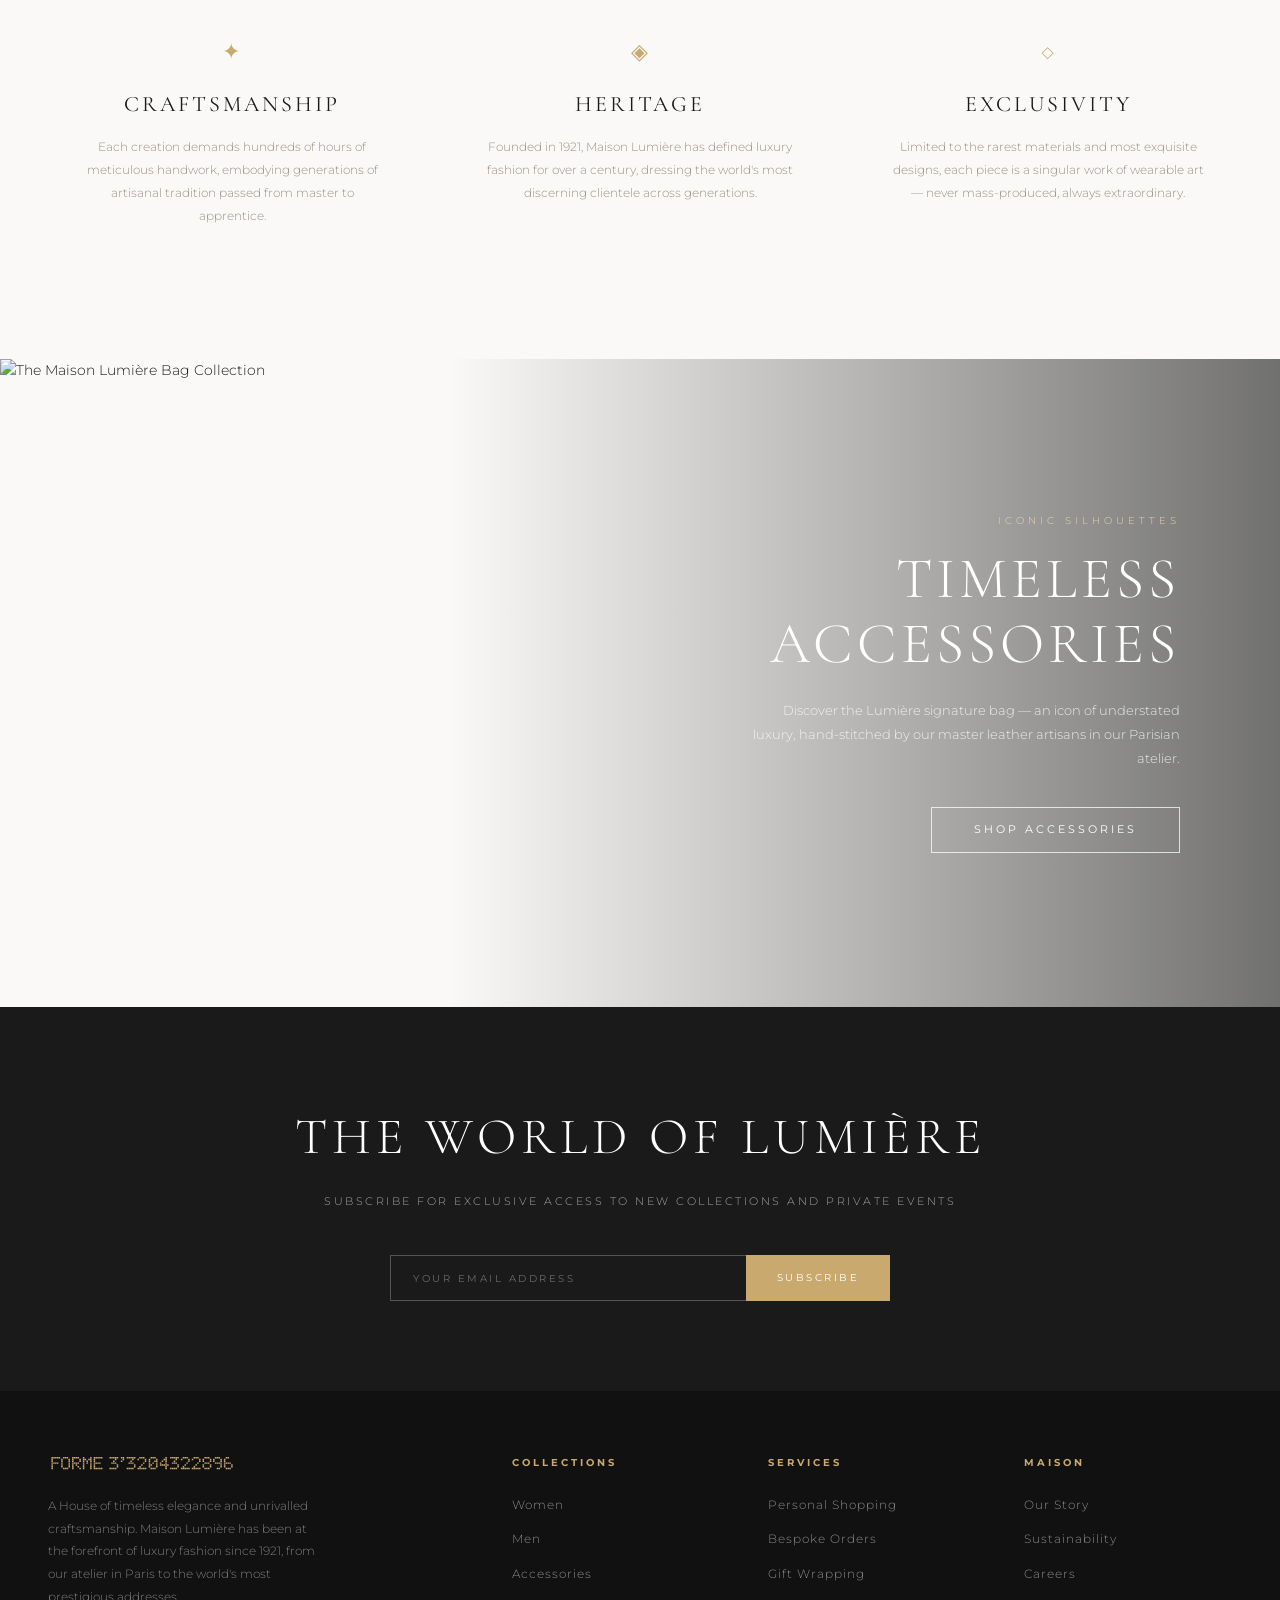
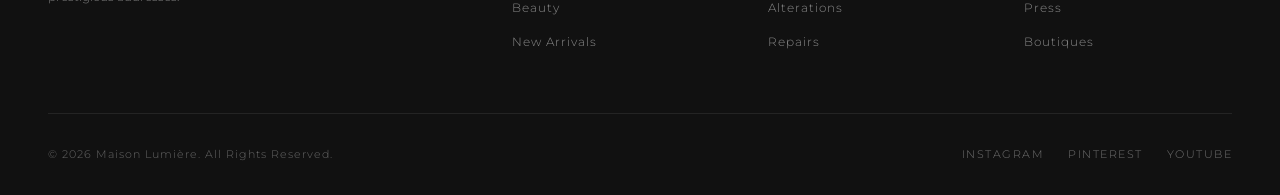
==== commit f7225f98: "Replace MAISON LUMIÈRE text with inline SVG logo art across all pages Embeds the dot-matrix SVG logo" ====
--- a/index.html
+++ b/index.html
@@ -26,7 +26,78 @@
         <a href="category.html" class="nav-link">New Arrivals</a>
       </div>
       <div class="nav-logo">
-        <a href="index.html">MAISON LUMIÈRE</a>
+        <a href="index.html"><svg width="236" height="22" viewBox="90 340 945 90" xmlns="http://www.w3.org/2000/svg" aria-label="Maison Lumière">
+      <g>
+        <path id="path2"
+          d="m 107.769,332.997 h 5.68 v -5.606 h -5.68 z m -6.863,-20.364 h 5.68 v -5.609 h -5.68 z m 0,20.364 h 5.68 v -5.606 h -5.68 z m -6.863,-20.364 h 5.683 v -5.609 h -5.683 z m 0,20.364 h 5.683 v -5.606 H 94.043 Z M 87.18,312.633 h 5.684 v -5.609 H 87.18 Z m 0,20.364 h 5.684 v -5.606 H 87.18 Z M 80.321,292.27 h 5.68 v -5.683 h -5.68 z m 0,6.785 h 5.68 v -5.606 h -5.68 z m 0,6.789 h 5.68 v -5.608 h -5.68 z m 0,6.789 h 5.68 v -5.609 h -5.68 z m 0,6.785 h 5.68 v -5.605 h -5.68 z m 0,6.79 h 5.68 v -5.605 h -5.68 z m 0,6.789 h 5.68 v -5.606 h -5.68 z"
+          style="fill:currentColor;fill-rule:nonzero;stroke:none"
+          transform="matrix(1.3333333,0,0,-1.3333333,0,793.70133)" />
+        <path id="path4"
+          d="m 144.69,299.055 h 5.682 v -5.606 h -5.682 z m 0,6.789 h 5.682 v -5.608 h -5.682 z m 0,6.789 h 5.682 v -5.609 h -5.682 z m 0,6.785 h 5.682 v -5.605 h -5.682 z m 0,6.79 h 5.682 v -5.605 h -5.682 z m -6.861,-33.938 h 5.68 v -5.683 h -5.68 z m 0,40.727 h 5.68 v -5.606 h -5.68 z m -6.863,-40.727 h 5.682 v -5.683 h -5.682 z m 0,40.727 h 5.682 v -5.606 h -5.682 z m -6.862,-40.727 h 5.684 v -5.683 h -5.684 z m 0,40.727 h 5.684 v -5.606 h -5.684 z m -6.861,-33.942 h 5.682 v -5.606 h -5.682 z m 0,6.789 h 5.682 v -5.608 h -5.682 z m 0,6.789 h 5.682 v -5.609 h -5.682 z m 0,6.785 h 5.682 v -5.605 h -5.682 z m 0,6.79 h 5.682 v -5.605 h -5.682 z"
+          style="fill:currentColor;fill-rule:nonzero;stroke:none"
+          transform="matrix(1.3333333,0,0,-1.3333333,0,793.70133)" />
+        <path id="path6"
+          d="m 185.72,292.27 h 5.682 v -5.683 h -5.682 z m 0,27.148 h 5.682 v -5.605 h -5.682 z m 0,6.79 h 5.682 v -5.605 h -5.682 z m -6.861,-27.153 h 5.682 v -5.606 h -5.682 z m 0,13.578 h 5.682 v -5.609 h -5.682 z m 0,20.364 h 5.682 v -5.606 h -5.682 z m -6.863,-27.153 h 5.682 v -5.608 h -5.682 z m 0,6.789 h 5.682 v -5.609 h -5.682 z m 0,20.364 h 5.682 v -5.606 h -5.682 z m -6.861,-20.364 h 5.68 v -5.609 h -5.68 z m 0,20.364 h 5.68 v -5.606 h -5.68 z m -6.863,-40.727 h 5.682 v -5.683 h -5.682 z m 0,6.785 h 5.682 v -5.606 h -5.682 z m 0,6.789 h 5.682 v -5.608 h -5.682 z m 0,6.789 h 5.682 v -5.609 h -5.682 z m 0,6.785 h 5.682 v -5.605 h -5.682 z m 0,6.79 h 5.682 v -5.605 h -5.682 z m 0,6.789 h 5.682 v -5.606 h -5.682 z"
+          style="fill:currentColor;fill-rule:nonzero;stroke:none"
+          transform="matrix(1.3333333,0,0,-1.3333333,0,793.70133)" />
+        <path id="path8"
+          d="m 226.293,292.27 h 5.684 v -5.683 h -5.684 z m 0,6.785 h 5.684 v -5.606 h -5.684 z m 0,6.789 h 5.684 v -5.608 h -5.684 z m 0,6.789 h 5.684 v -5.609 h -5.684 z m 0,6.785 h 5.684 v -5.605 h -5.684 z m 0,6.79 h 5.684 v -5.605 h -5.684 z m 0,6.789 h 5.684 v -5.606 h -5.684 z m -6.86,-6.789 h 5.682 v -5.605 h -5.682 z m -6.862,-13.575 h 5.68 v -5.609 h -5.68 z m 0,6.785 h 5.68 v -5.605 h -5.68 z m -6.863,6.79 h 5.68 v -5.605 h -5.68 z m -6.862,-33.938 h 5.682 v -5.683 h -5.682 z m 0,6.785 h 5.682 v -5.606 h -5.682 z m 0,6.789 h 5.682 v -5.608 h -5.682 z m 0,6.789 h 5.682 v -5.609 h -5.682 z m 0,6.785 h 5.682 v -5.605 h -5.682 z m 0,6.79 h 5.682 v -5.605 h -5.682 z m 0,6.789 h 5.682 v -5.606 h -5.682 z"
+          style="fill:currentColor;fill-rule:nonzero;stroke:none"
+          transform="matrix(1.3333333,0,0,-1.3333333,0,793.70133)" />
+        <path id="path10"
+          d="m 267.095,292.27 h 5.684 v -5.683 h -5.684 z m 0,40.727 h 5.684 v -5.606 h -5.684 z m -6.861,-40.727 h 5.682 v -5.683 h -5.682 z m 0,20.363 h 5.682 v -5.609 h -5.682 z m 0,20.364 h 5.682 v -5.606 h -5.682 z m -6.861,-40.727 h 5.68 v -5.683 h -5.68 z m 0,20.363 h 5.68 v -5.609 h -5.68 z m 0,20.364 h 5.68 v -5.606 h -5.68 z M 246.51,292.27 h 5.682 v -5.683 h -5.682 z m 0,20.363 h 5.682 v -5.609 h -5.682 z m 0,20.364 h 5.682 v -5.606 h -5.682 z m -6.862,-40.727 h 5.683 v -5.683 h -5.683 z m 0,6.785 h 5.683 v -5.606 h -5.683 z m 0,6.789 h 5.683 v -5.608 h -5.683 z m 0,6.789 h 5.683 v -5.609 h -5.683 z m 0,6.785 h 5.683 v -5.605 h -5.683 z m 0,6.79 h 5.683 v -5.605 h -5.683 z m 0,6.789 h 5.683 v -5.606 h -5.683 z"
+          style="fill:currentColor;fill-rule:nonzero;stroke:none"
+          transform="matrix(1.3333333,0,0,-1.3333333,0,793.70133)" />
+        <path id="path12"
+          d="m 326.566,299.055 h 5.68 v -5.606 h -5.68 z m 0,6.789 h 5.68 v -5.608 h -5.68 z m 0,27.153 h 5.68 v -5.606 h -5.68 z m -6.863,-40.727 h 5.68 v -5.683 h -5.68 z m 0,20.363 h 5.68 v -5.609 h -5.68 z m 0,13.575 h 5.68 v -5.605 h -5.68 z m 0,6.789 h 5.68 v -5.606 h -5.68 z M 312.84,292.27 h 5.682 v -5.683 h -5.682 z m 0,20.363 h 5.682 v -5.609 h -5.682 z m 0,6.785 h 5.682 v -5.605 h -5.682 z m 0,13.579 h 5.682 v -5.606 h -5.682 z m -6.862,-40.727 h 5.683 v -5.683 h -5.683 z m 0,20.363 h 5.683 v -5.609 h -5.683 z m 0,20.364 h 5.683 v -5.606 h -5.683 z m -6.86,-40.727 h 5.681 v -5.683 h -5.681 z m 0,40.727 h 5.681 v -5.606 h -5.681 z"
+          style="fill:currentColor;fill-rule:nonzero;stroke:none"
+          transform="matrix(1.3333333,0,0,-1.3333333,0,793.70133)" />
+        <path id="path14"
+          d="m 391.528,299.055 h 5.682 v -5.606 h -5.682 z m 0,6.789 h 5.682 v -5.608 h -5.682 z m 0,27.153 h 5.682 v -5.606 h -5.682 z m -6.862,-40.727 h 5.683 v -5.683 h -5.683 z m 0,20.363 h 5.683 v -5.609 h -5.683 z m 0,13.575 h 5.683 v -5.605 h -5.683 z m 0,6.789 h 5.683 v -5.606 h -5.683 z m -6.861,-40.727 h 5.682 v -5.683 h -5.682 z m 0,20.363 h 5.682 v -5.609 h -5.682 z m 0,6.785 h 5.682 v -5.605 h -5.682 z m 0,13.579 h 5.682 v -5.606 h -5.682 z m -6.862,-40.727 h 5.68 v -5.683 h -5.68 z m 0,20.363 h 5.68 v -5.609 h -5.68 z m 0,20.364 h 5.68 v -5.606 h -5.68 z m -6.862,-40.727 h 5.682 v -5.683 h -5.682 z m 0,40.727 h 5.682 v -5.606 h -5.682 z"
+          style="fill:currentColor;fill-rule:nonzero;stroke:none"
+          transform="matrix(1.3333333,0,0,-1.3333333,0,793.70133)" />
+        <path id="path16"
+          d="m 432.328,292.27 h 5.682 v -5.683 h -5.682 z m 0,27.148 h 5.682 v -5.605 h -5.682 z m 0,6.79 h 5.682 v -5.605 h -5.682 z m -6.86,-33.938 h 5.681 v -5.683 h -5.681 z m 0,20.363 h 5.681 v -5.609 h -5.681 z m 0,20.364 h 5.681 v -5.606 h -5.681 z m -6.86,-40.727 h 5.679 v -5.683 h -5.679 z m 0,13.574 h 5.679 v -5.608 h -5.679 z m 0,27.153 h 5.679 v -5.606 h -5.679 z m -6.863,-40.727 h 5.679 v -5.683 h -5.679 z m 0,6.785 h 5.679 v -5.606 h -5.679 z m 0,33.942 h 5.679 v -5.606 h -5.679 z m -6.863,-40.727 h 5.682 v -5.683 h -5.682 z m 0,33.938 h 5.682 v -5.605 h -5.682 z"
+          style="fill:currentColor;fill-rule:nonzero;stroke:none"
+          transform="matrix(1.3333333,0,0,-1.3333333,0,793.70133)" />
+        <path id="path18"
+          d="m 474.728,299.055 h 5.681 v -5.606 h -5.681 z m 0,6.789 h 5.681 v -5.608 h -5.681 z m 0,6.789 h 5.681 v -5.609 h -5.681 z m 0,6.785 h 5.681 v -5.605 h -5.681 z m 0,6.79 h 5.681 v -5.605 h -5.681 z m -6.863,-33.938 h 5.681 v -5.683 h -5.681 z m 0,27.148 h 5.681 v -5.605 h -5.681 z m 0,13.579 h 5.681 v -5.606 h -5.681 z m -6.861,-40.727 h 5.68 v -5.683 h -5.68 z m 0,20.363 h 5.68 v -5.609 h -5.68 z m 0,20.364 h 5.68 v -5.606 h -5.68 z m -6.863,-40.727 h 5.682 v -5.683 h -5.682 z m 0,13.574 h 5.682 v -5.608 h -5.682 z m 0,27.153 h 5.682 v -5.606 h -5.682 z m -6.863,-33.942 h 5.681 v -5.606 h -5.681 z m 0,6.789 h 5.681 v -5.608 h -5.681 z m 0,6.789 h 5.681 v -5.609 h -5.681 z m 0,6.785 h 5.681 v -5.605 h -5.681 z m 0,6.79 h 5.681 v -5.605 h -5.681 z"
+          style="fill:currentColor;fill-rule:nonzero;stroke:none"
+          transform="matrix(1.3333333,0,0,-1.3333333,0,793.70133)" />
+        <path id="path20"
+          d="m 516.669,305.844 h 5.681 v -5.608 h -5.681 z m -6.863,-13.574 h 5.682 v -5.683 h -5.682 z m 0,6.785 h 5.682 v -5.606 h -5.682 z m 0,6.789 h 5.682 v -5.608 h -5.682 z m 0,6.789 h 5.682 v -5.609 h -5.682 z m 0,6.785 h 5.682 v -5.605 h -5.682 z m 0,6.79 h 5.682 v -5.605 h -5.682 z m 0,6.789 h 5.682 v -5.606 h -5.682 z m -6.861,-27.153 h 5.681 v -5.608 h -5.681 z m 0,20.364 h 5.681 v -5.605 h -5.681 z m -6.863,-20.364 h 5.683 v -5.608 h -5.683 z m 0,13.574 h 5.683 v -5.605 h -5.683 z m -6.861,-13.574 h 5.683 v -5.608 h -5.683 z m 0,6.789 h 5.683 v -5.609 h -5.683 z"
+          style="fill:currentColor;fill-rule:nonzero;stroke:none"
+          transform="matrix(1.3333333,0,0,-1.3333333,0,793.70133)" />
+        <path id="path22"
+          d="m 555.19,299.055 h 5.682 v -5.606 h -5.682 z m 0,6.789 h 5.682 v -5.608 h -5.682 z m 0,27.153 h 5.682 v -5.606 h -5.682 z m -6.86,-40.727 h 5.679 v -5.683 h -5.679 z m 0,20.363 h 5.679 v -5.609 h -5.679 z m 0,13.575 h 5.679 v -5.605 h -5.679 z m 0,6.789 h 5.679 v -5.606 h -5.679 z m -6.863,-40.727 h 5.682 v -5.683 h -5.682 z m 0,20.363 h 5.682 v -5.609 h -5.682 z m 0,6.785 h 5.682 v -5.605 h -5.682 z m 0,13.579 h 5.682 v -5.606 h -5.682 z m -6.863,-40.727 h 5.681 v -5.683 h -5.681 z m 0,20.363 h 5.681 v -5.609 h -5.681 z m 0,20.364 h 5.681 v -5.606 h -5.681 z m -6.861,-40.727 h 5.681 v -5.683 h -5.681 z m 0,40.727 h 5.681 v -5.606 h -5.681 z"
+          style="fill:currentColor;fill-rule:nonzero;stroke:none"
+          transform="matrix(1.3333333,0,0,-1.3333333,0,793.70133)" />
+        <path id="path24"
+          d="m 595.992,292.27 h 5.681 v -5.683 h -5.681 z m 0,27.148 h 5.681 v -5.605 h -5.681 z m 0,6.79 h 5.681 v -5.605 h -5.681 z m -6.861,-33.938 h 5.681 v -5.683 h -5.681 z m 0,20.363 h 5.681 v -5.609 h -5.681 z m 0,20.364 h 5.681 v -5.606 h -5.681 z m -6.863,-40.727 h 5.682 v -5.683 h -5.682 z m 0,13.574 h 5.682 v -5.608 h -5.682 z m 0,27.153 h 5.682 v -5.606 h -5.682 z m -6.861,-40.727 h 5.681 v -5.683 h -5.681 z m 0,6.785 h 5.681 v -5.606 h -5.681 z m 0,33.942 h 5.681 v -5.606 h -5.681 z m -6.863,-40.727 h 5.682 v -5.683 h -5.682 z m 0,33.938 h 5.682 v -5.605 h -5.682 z"
+          style="fill:currentColor;fill-rule:nonzero;stroke:none"
+          transform="matrix(1.3333333,0,0,-1.3333333,0,793.70133)" />
+        <path id="path26"
+          d="m 636.794,292.27 h 5.682 v -5.683 h -5.682 z m 0,27.148 h 5.682 v -5.605 h -5.682 z m 0,6.79 h 5.682 v -5.605 h -5.682 z m -6.862,-33.938 h 5.683 v -5.683 h -5.683 z m 0,20.363 h 5.683 v -5.609 h -5.683 z m 0,20.364 h 5.683 v -5.606 h -5.683 z m -6.863,-40.727 h 5.683 v -5.683 h -5.683 z m 0,13.574 h 5.683 v -5.608 h -5.683 z m 0,27.153 h 5.683 v -5.606 h -5.683 z m -6.861,-40.727 h 5.683 v -5.683 h -5.683 z m 0,6.785 h 5.683 v -5.606 h -5.683 z m 0,33.942 h 5.683 v -5.606 h -5.683 z m -6.862,-40.727 h 5.682 v -5.683 h -5.682 z m 0,33.938 h 5.682 v -5.605 h -5.682 z"
+          style="fill:currentColor;fill-rule:nonzero;stroke:none"
+          transform="matrix(1.3333333,0,0,-1.3333333,0,793.70133)" />
+        <path id="path28"
+          d="m 677.597,299.055 h 5.682 v -5.606 h -5.682 z m 0,6.789 h 5.682 v -5.608 h -5.682 z m 0,13.574 h 5.682 v -5.605 h -5.682 z m 0,6.79 h 5.682 v -5.605 h -5.682 z m -6.863,-33.938 h 5.681 v -5.683 h -5.681 z m 0,20.363 h 5.681 v -5.609 h -5.681 z m 0,20.364 h 5.681 v -5.606 h -5.681 z m -6.861,-40.727 h 5.68 v -5.683 h -5.68 z m 0,20.363 h 5.68 v -5.609 h -5.68 z m 0,20.364 h 5.68 v -5.606 h -5.68 z m -6.862,-40.727 h 5.681 v -5.683 h -5.681 z m 0,20.363 h 5.681 v -5.609 h -5.681 z m 0,20.364 h 5.681 v -5.606 h -5.681 z m -6.862,-33.942 h 5.68 v -5.606 h -5.68 z m 0,6.789 h 5.68 v -5.608 h -5.68 z m 0,13.574 h 5.68 v -5.605 h -5.68 z m 0,6.79 h 5.68 v -5.605 h -5.68 z"
+          style="fill:currentColor;fill-rule:nonzero;stroke:none"
+          transform="matrix(1.3333333,0,0,-1.3333333,0,793.70133)" />
+        <path id="path30"
+          d="m 722.94,305.844 h -5.683 v -5.608 h 5.683 z m 0,6.789 h -5.683 v -5.609 h 5.683 z m 0,6.785 h -5.683 v -5.605 h 5.683 z m 0,6.79 h -5.683 v -5.605 h 5.683 z m 0,-27.153 h -5.683 v -5.606 h 5.683 z m -6.863,13.578 h -5.683 v -5.609 h 5.683 z m 0,20.364 h -5.683 v -5.606 h 5.683 z m 0.002,-40.727 h -5.683 v -5.683 h 5.683 z m -6.862,20.363 h -5.683 v -5.609 h 5.683 z m 0,20.364 h -5.683 v -5.606 h 5.683 z m 0,-40.727 h -5.683 v -5.683 h 5.683 z m -6.863,20.363 h -5.683 v -5.609 h 5.683 z m 0,20.364 h -5.683 v -5.606 h 5.683 z m -6.862,-13.579 h -5.682 v -5.605 h 5.682 z m -5.681,6.79 h 5.682 v -5.605 h -5.682 z"
+          style="fill:currentColor;fill-rule:nonzero;stroke:none"
+          transform="matrix(1.3333333,0,0,-1.3333333,0,793.70133)" />
+        <path id="path32"
+          d="m 763.741,299.055 h -5.681 v -5.606 h 5.681 z m 0,6.789 h -5.681 v -5.608 h 5.681 z m -6.862,-13.574 h -5.68 v -5.683 h 5.68 z m 0,20.363 h -5.68 v -5.609 h 5.68 z m -6.863,20.364 h -5.68 v -5.606 h 5.68 z m 0.002,-40.727 h -5.682 v -5.683 h 5.682 z m 0,20.363 h -5.682 v -5.609 h 5.682 z m -6.864,20.364 h -5.681 v -5.606 h 5.681 z m 0,-40.727 h -5.679 v -5.683 h 5.679 z m 0,20.363 h -5.679 v -5.609 h 5.679 z m -6.86,-13.578 h -5.682 v -5.606 h 5.682 z m 0,6.789 h -5.682 v -5.608 h 5.682 z m 0,20.364 h -5.682 v -5.609 h 5.682 z m 0,-13.575 h -5.682 v -5.609 h 5.682 z m -5.682,6.785 h 5.682 v -5.605 h -5.682 z"
+          style="fill:currentColor;fill-rule:nonzero;stroke:none"
+          transform="matrix(1.3333333,0,0,-1.3333333,0,793.70133)" />
+        <path id="path34"
+          d="m 348.983,326.208 h 5.681 v -5.605 h -5.681 z m -6.862,-6.79 h 5.682 v -5.605 h -5.682 z m 6.862,13.579 h 5.681 v -5.606 h -5.681 z m -6.862,0 h 5.682 v -5.606 h -5.682 z"
+          style="fill:currentColor;fill-rule:nonzero;stroke:none"
+          transform="matrix(1.3333333,0,0,-1.3333333,0,793.70133)" />
+      </g>
+    </svg></a>
       </div>
       <div class="nav-links-right">
         <button class="nav-icon-btn" aria-label="Search">
@@ -241,7 +312,78 @@
   <footer class="footer">
     <div class="footer-top">
       <div>
-        <div class="footer-brand-logo">MAISON LUMIÈRE</div>
+        <div class="footer-brand-logo"><svg width="188" height="18" viewBox="90 340 945 90" xmlns="http://www.w3.org/2000/svg" aria-label="Maison Lumière">
+      <g>
+        <path id="path2"
+          d="m 107.769,332.997 h 5.68 v -5.606 h -5.68 z m -6.863,-20.364 h 5.68 v -5.609 h -5.68 z m 0,20.364 h 5.68 v -5.606 h -5.68 z m -6.863,-20.364 h 5.683 v -5.609 h -5.683 z m 0,20.364 h 5.683 v -5.606 H 94.043 Z M 87.18,312.633 h 5.684 v -5.609 H 87.18 Z m 0,20.364 h 5.684 v -5.606 H 87.18 Z M 80.321,292.27 h 5.68 v -5.683 h -5.68 z m 0,6.785 h 5.68 v -5.606 h -5.68 z m 0,6.789 h 5.68 v -5.608 h -5.68 z m 0,6.789 h 5.68 v -5.609 h -5.68 z m 0,6.785 h 5.68 v -5.605 h -5.68 z m 0,6.79 h 5.68 v -5.605 h -5.68 z m 0,6.789 h 5.68 v -5.606 h -5.68 z"
+          style="fill:currentColor;fill-rule:nonzero;stroke:none"
+          transform="matrix(1.3333333,0,0,-1.3333333,0,793.70133)" />
+        <path id="path4"
+          d="m 144.69,299.055 h 5.682 v -5.606 h -5.682 z m 0,6.789 h 5.682 v -5.608 h -5.682 z m 0,6.789 h 5.682 v -5.609 h -5.682 z m 0,6.785 h 5.682 v -5.605 h -5.682 z m 0,6.79 h 5.682 v -5.605 h -5.682 z m -6.861,-33.938 h 5.68 v -5.683 h -5.68 z m 0,40.727 h 5.68 v -5.606 h -5.68 z m -6.863,-40.727 h 5.682 v -5.683 h -5.682 z m 0,40.727 h 5.682 v -5.606 h -5.682 z m -6.862,-40.727 h 5.684 v -5.683 h -5.684 z m 0,40.727 h 5.684 v -5.606 h -5.684 z m -6.861,-33.942 h 5.682 v -5.606 h -5.682 z m 0,6.789 h 5.682 v -5.608 h -5.682 z m 0,6.789 h 5.682 v -5.609 h -5.682 z m 0,6.785 h 5.682 v -5.605 h -5.682 z m 0,6.79 h 5.682 v -5.605 h -5.682 z"
+          style="fill:currentColor;fill-rule:nonzero;stroke:none"
+          transform="matrix(1.3333333,0,0,-1.3333333,0,793.70133)" />
+        <path id="path6"
+          d="m 185.72,292.27 h 5.682 v -5.683 h -5.682 z m 0,27.148 h 5.682 v -5.605 h -5.682 z m 0,6.79 h 5.682 v -5.605 h -5.682 z m -6.861,-27.153 h 5.682 v -5.606 h -5.682 z m 0,13.578 h 5.682 v -5.609 h -5.682 z m 0,20.364 h 5.682 v -5.606 h -5.682 z m -6.863,-27.153 h 5.682 v -5.608 h -5.682 z m 0,6.789 h 5.682 v -5.609 h -5.682 z m 0,20.364 h 5.682 v -5.606 h -5.682 z m -6.861,-20.364 h 5.68 v -5.609 h -5.68 z m 0,20.364 h 5.68 v -5.606 h -5.68 z m -6.863,-40.727 h 5.682 v -5.683 h -5.682 z m 0,6.785 h 5.682 v -5.606 h -5.682 z m 0,6.789 h 5.682 v -5.608 h -5.682 z m 0,6.789 h 5.682 v -5.609 h -5.682 z m 0,6.785 h 5.682 v -5.605 h -5.682 z m 0,6.79 h 5.682 v -5.605 h -5.682 z m 0,6.789 h 5.682 v -5.606 h -5.682 z"
+          style="fill:currentColor;fill-rule:nonzero;stroke:none"
+          transform="matrix(1.3333333,0,0,-1.3333333,0,793.70133)" />
+        <path id="path8"
+          d="m 226.293,292.27 h 5.684 v -5.683 h -5.684 z m 0,6.785 h 5.684 v -5.606 h -5.684 z m 0,6.789 h 5.684 v -5.608 h -5.684 z m 0,6.789 h 5.684 v -5.609 h -5.684 z m 0,6.785 h 5.684 v -5.605 h -5.684 z m 0,6.79 h 5.684 v -5.605 h -5.684 z m 0,6.789 h 5.684 v -5.606 h -5.684 z m -6.86,-6.789 h 5.682 v -5.605 h -5.682 z m -6.862,-13.575 h 5.68 v -5.609 h -5.68 z m 0,6.785 h 5.68 v -5.605 h -5.68 z m -6.863,6.79 h 5.68 v -5.605 h -5.68 z m -6.862,-33.938 h 5.682 v -5.683 h -5.682 z m 0,6.785 h 5.682 v -5.606 h -5.682 z m 0,6.789 h 5.682 v -5.608 h -5.682 z m 0,6.789 h 5.682 v -5.609 h -5.682 z m 0,6.785 h 5.682 v -5.605 h -5.682 z m 0,6.79 h 5.682 v -5.605 h -5.682 z m 0,6.789 h 5.682 v -5.606 h -5.682 z"
+          style="fill:currentColor;fill-rule:nonzero;stroke:none"
+          transform="matrix(1.3333333,0,0,-1.3333333,0,793.70133)" />
+        <path id="path10"
+          d="m 267.095,292.27 h 5.684 v -5.683 h -5.684 z m 0,40.727 h 5.684 v -5.606 h -5.684 z m -6.861,-40.727 h 5.682 v -5.683 h -5.682 z m 0,20.363 h 5.682 v -5.609 h -5.682 z m 0,20.364 h 5.682 v -5.606 h -5.682 z m -6.861,-40.727 h 5.68 v -5.683 h -5.68 z m 0,20.363 h 5.68 v -5.609 h -5.68 z m 0,20.364 h 5.68 v -5.606 h -5.68 z M 246.51,292.27 h 5.682 v -5.683 h -5.682 z m 0,20.363 h 5.682 v -5.609 h -5.682 z m 0,20.364 h 5.682 v -5.606 h -5.682 z m -6.862,-40.727 h 5.683 v -5.683 h -5.683 z m 0,6.785 h 5.683 v -5.606 h -5.683 z m 0,6.789 h 5.683 v -5.608 h -5.683 z m 0,6.789 h 5.683 v -5.609 h -5.683 z m 0,6.785 h 5.683 v -5.605 h -5.683 z m 0,6.79 h 5.683 v -5.605 h -5.683 z m 0,6.789 h 5.683 v -5.606 h -5.683 z"
+          style="fill:currentColor;fill-rule:nonzero;stroke:none"
+          transform="matrix(1.3333333,0,0,-1.3333333,0,793.70133)" />
+        <path id="path12"
+          d="m 326.566,299.055 h 5.68 v -5.606 h -5.68 z m 0,6.789 h 5.68 v -5.608 h -5.68 z m 0,27.153 h 5.68 v -5.606 h -5.68 z m -6.863,-40.727 h 5.68 v -5.683 h -5.68 z m 0,20.363 h 5.68 v -5.609 h -5.68 z m 0,13.575 h 5.68 v -5.605 h -5.68 z m 0,6.789 h 5.68 v -5.606 h -5.68 z M 312.84,292.27 h 5.682 v -5.683 h -5.682 z m 0,20.363 h 5.682 v -5.609 h -5.682 z m 0,6.785 h 5.682 v -5.605 h -5.682 z m 0,13.579 h 5.682 v -5.606 h -5.682 z m -6.862,-40.727 h 5.683 v -5.683 h -5.683 z m 0,20.363 h 5.683 v -5.609 h -5.683 z m 0,20.364 h 5.683 v -5.606 h -5.683 z m -6.86,-40.727 h 5.681 v -5.683 h -5.681 z m 0,40.727 h 5.681 v -5.606 h -5.681 z"
+          style="fill:currentColor;fill-rule:nonzero;stroke:none"
+          transform="matrix(1.3333333,0,0,-1.3333333,0,793.70133)" />
+        <path id="path14"
+          d="m 391.528,299.055 h 5.682 v -5.606 h -5.682 z m 0,6.789 h 5.682 v -5.608 h -5.682 z m 0,27.153 h 5.682 v -5.606 h -5.682 z m -6.862,-40.727 h 5.683 v -5.683 h -5.683 z m 0,20.363 h 5.683 v -5.609 h -5.683 z m 0,13.575 h 5.683 v -5.605 h -5.683 z m 0,6.789 h 5.683 v -5.606 h -5.683 z m -6.861,-40.727 h 5.682 v -5.683 h -5.682 z m 0,20.363 h 5.682 v -5.609 h -5.682 z m 0,6.785 h 5.682 v -5.605 h -5.682 z m 0,13.579 h 5.682 v -5.606 h -5.682 z m -6.862,-40.727 h 5.68 v -5.683 h -5.68 z m 0,20.363 h 5.68 v -5.609 h -5.68 z m 0,20.364 h 5.68 v -5.606 h -5.68 z m -6.862,-40.727 h 5.682 v -5.683 h -5.682 z m 0,40.727 h 5.682 v -5.606 h -5.682 z"
+          style="fill:currentColor;fill-rule:nonzero;stroke:none"
+          transform="matrix(1.3333333,0,0,-1.3333333,0,793.70133)" />
+        <path id="path16"
+          d="m 432.328,292.27 h 5.682 v -5.683 h -5.682 z m 0,27.148 h 5.682 v -5.605 h -5.682 z m 0,6.79 h 5.682 v -5.605 h -5.682 z m -6.86,-33.938 h 5.681 v -5.683 h -5.681 z m 0,20.363 h 5.681 v -5.609 h -5.681 z m 0,20.364 h 5.681 v -5.606 h -5.681 z m -6.86,-40.727 h 5.679 v -5.683 h -5.679 z m 0,13.574 h 5.679 v -5.608 h -5.679 z m 0,27.153 h 5.679 v -5.606 h -5.679 z m -6.863,-40.727 h 5.679 v -5.683 h -5.679 z m 0,6.785 h 5.679 v -5.606 h -5.679 z m 0,33.942 h 5.679 v -5.606 h -5.679 z m -6.863,-40.727 h 5.682 v -5.683 h -5.682 z m 0,33.938 h 5.682 v -5.605 h -5.682 z"
+          style="fill:currentColor;fill-rule:nonzero;stroke:none"
+          transform="matrix(1.3333333,0,0,-1.3333333,0,793.70133)" />
+        <path id="path18"
+          d="m 474.728,299.055 h 5.681 v -5.606 h -5.681 z m 0,6.789 h 5.681 v -5.608 h -5.681 z m 0,6.789 h 5.681 v -5.609 h -5.681 z m 0,6.785 h 5.681 v -5.605 h -5.681 z m 0,6.79 h 5.681 v -5.605 h -5.681 z m -6.863,-33.938 h 5.681 v -5.683 h -5.681 z m 0,27.148 h 5.681 v -5.605 h -5.681 z m 0,13.579 h 5.681 v -5.606 h -5.681 z m -6.861,-40.727 h 5.68 v -5.683 h -5.68 z m 0,20.363 h 5.68 v -5.609 h -5.68 z m 0,20.364 h 5.68 v -5.606 h -5.68 z m -6.863,-40.727 h 5.682 v -5.683 h -5.682 z m 0,13.574 h 5.682 v -5.608 h -5.682 z m 0,27.153 h 5.682 v -5.606 h -5.682 z m -6.863,-33.942 h 5.681 v -5.606 h -5.681 z m 0,6.789 h 5.681 v -5.608 h -5.681 z m 0,6.789 h 5.681 v -5.609 h -5.681 z m 0,6.785 h 5.681 v -5.605 h -5.681 z m 0,6.79 h 5.681 v -5.605 h -5.681 z"
+          style="fill:currentColor;fill-rule:nonzero;stroke:none"
+          transform="matrix(1.3333333,0,0,-1.3333333,0,793.70133)" />
+        <path id="path20"
+          d="m 516.669,305.844 h 5.681 v -5.608 h -5.681 z m -6.863,-13.574 h 5.682 v -5.683 h -5.682 z m 0,6.785 h 5.682 v -5.606 h -5.682 z m 0,6.789 h 5.682 v -5.608 h -5.682 z m 0,6.789 h 5.682 v -5.609 h -5.682 z m 0,6.785 h 5.682 v -5.605 h -5.682 z m 0,6.79 h 5.682 v -5.605 h -5.682 z m 0,6.789 h 5.682 v -5.606 h -5.682 z m -6.861,-27.153 h 5.681 v -5.608 h -5.681 z m 0,20.364 h 5.681 v -5.605 h -5.681 z m -6.863,-20.364 h 5.683 v -5.608 h -5.683 z m 0,13.574 h 5.683 v -5.605 h -5.683 z m -6.861,-13.574 h 5.683 v -5.608 h -5.683 z m 0,6.789 h 5.683 v -5.609 h -5.683 z"
+          style="fill:currentColor;fill-rule:nonzero;stroke:none"
+          transform="matrix(1.3333333,0,0,-1.3333333,0,793.70133)" />
+        <path id="path22"
+          d="m 555.19,299.055 h 5.682 v -5.606 h -5.682 z m 0,6.789 h 5.682 v -5.608 h -5.682 z m 0,27.153 h 5.682 v -5.606 h -5.682 z m -6.86,-40.727 h 5.679 v -5.683 h -5.679 z m 0,20.363 h 5.679 v -5.609 h -5.679 z m 0,13.575 h 5.679 v -5.605 h -5.679 z m 0,6.789 h 5.679 v -5.606 h -5.679 z m -6.863,-40.727 h 5.682 v -5.683 h -5.682 z m 0,20.363 h 5.682 v -5.609 h -5.682 z m 0,6.785 h 5.682 v -5.605 h -5.682 z m 0,13.579 h 5.682 v -5.606 h -5.682 z m -6.863,-40.727 h 5.681 v -5.683 h -5.681 z m 0,20.363 h 5.681 v -5.609 h -5.681 z m 0,20.364 h 5.681 v -5.606 h -5.681 z m -6.861,-40.727 h 5.681 v -5.683 h -5.681 z m 0,40.727 h 5.681 v -5.606 h -5.681 z"
+          style="fill:currentColor;fill-rule:nonzero;stroke:none"
+          transform="matrix(1.3333333,0,0,-1.3333333,0,793.70133)" />
+        <path id="path24"
+          d="m 595.992,292.27 h 5.681 v -5.683 h -5.681 z m 0,27.148 h 5.681 v -5.605 h -5.681 z m 0,6.79 h 5.681 v -5.605 h -5.681 z m -6.861,-33.938 h 5.681 v -5.683 h -5.681 z m 0,20.363 h 5.681 v -5.609 h -5.681 z m 0,20.364 h 5.681 v -5.606 h -5.681 z m -6.863,-40.727 h 5.682 v -5.683 h -5.682 z m 0,13.574 h 5.682 v -5.608 h -5.682 z m 0,27.153 h 5.682 v -5.606 h -5.682 z m -6.861,-40.727 h 5.681 v -5.683 h -5.681 z m 0,6.785 h 5.681 v -5.606 h -5.681 z m 0,33.942 h 5.681 v -5.606 h -5.681 z m -6.863,-40.727 h 5.682 v -5.683 h -5.682 z m 0,33.938 h 5.682 v -5.605 h -5.682 z"
+          style="fill:currentColor;fill-rule:nonzero;stroke:none"
+          transform="matrix(1.3333333,0,0,-1.3333333,0,793.70133)" />
+        <path id="path26"
+          d="m 636.794,292.27 h 5.682 v -5.683 h -5.682 z m 0,27.148 h 5.682 v -5.605 h -5.682 z m 0,6.79 h 5.682 v -5.605 h -5.682 z m -6.862,-33.938 h 5.683 v -5.683 h -5.683 z m 0,20.363 h 5.683 v -5.609 h -5.683 z m 0,20.364 h 5.683 v -5.606 h -5.683 z m -6.863,-40.727 h 5.683 v -5.683 h -5.683 z m 0,13.574 h 5.683 v -5.608 h -5.683 z m 0,27.153 h 5.683 v -5.606 h -5.683 z m -6.861,-40.727 h 5.683 v -5.683 h -5.683 z m 0,6.785 h 5.683 v -5.606 h -5.683 z m 0,33.942 h 5.683 v -5.606 h -5.683 z m -6.862,-40.727 h 5.682 v -5.683 h -5.682 z m 0,33.938 h 5.682 v -5.605 h -5.682 z"
+          style="fill:currentColor;fill-rule:nonzero;stroke:none"
+          transform="matrix(1.3333333,0,0,-1.3333333,0,793.70133)" />
+        <path id="path28"
+          d="m 677.597,299.055 h 5.682 v -5.606 h -5.682 z m 0,6.789 h 5.682 v -5.608 h -5.682 z m 0,13.574 h 5.682 v -5.605 h -5.682 z m 0,6.79 h 5.682 v -5.605 h -5.682 z m -6.863,-33.938 h 5.681 v -5.683 h -5.681 z m 0,20.363 h 5.681 v -5.609 h -5.681 z m 0,20.364 h 5.681 v -5.606 h -5.681 z m -6.861,-40.727 h 5.68 v -5.683 h -5.68 z m 0,20.363 h 5.68 v -5.609 h -5.68 z m 0,20.364 h 5.68 v -5.606 h -5.68 z m -6.862,-40.727 h 5.681 v -5.683 h -5.681 z m 0,20.363 h 5.681 v -5.609 h -5.681 z m 0,20.364 h 5.681 v -5.606 h -5.681 z m -6.862,-33.942 h 5.68 v -5.606 h -5.68 z m 0,6.789 h 5.68 v -5.608 h -5.68 z m 0,13.574 h 5.68 v -5.605 h -5.68 z m 0,6.79 h 5.68 v -5.605 h -5.68 z"
+          style="fill:currentColor;fill-rule:nonzero;stroke:none"
+          transform="matrix(1.3333333,0,0,-1.3333333,0,793.70133)" />
+        <path id="path30"
+          d="m 722.94,305.844 h -5.683 v -5.608 h 5.683 z m 0,6.789 h -5.683 v -5.609 h 5.683 z m 0,6.785 h -5.683 v -5.605 h 5.683 z m 0,6.79 h -5.683 v -5.605 h 5.683 z m 0,-27.153 h -5.683 v -5.606 h 5.683 z m -6.863,13.578 h -5.683 v -5.609 h 5.683 z m 0,20.364 h -5.683 v -5.606 h 5.683 z m 0.002,-40.727 h -5.683 v -5.683 h 5.683 z m -6.862,20.363 h -5.683 v -5.609 h 5.683 z m 0,20.364 h -5.683 v -5.606 h 5.683 z m 0,-40.727 h -5.683 v -5.683 h 5.683 z m -6.863,20.363 h -5.683 v -5.609 h 5.683 z m 0,20.364 h -5.683 v -5.606 h 5.683 z m -6.862,-13.579 h -5.682 v -5.605 h 5.682 z m -5.681,6.79 h 5.682 v -5.605 h -5.682 z"
+          style="fill:currentColor;fill-rule:nonzero;stroke:none"
+          transform="matrix(1.3333333,0,0,-1.3333333,0,793.70133)" />
+        <path id="path32"
+          d="m 763.741,299.055 h -5.681 v -5.606 h 5.681 z m 0,6.789 h -5.681 v -5.608 h 5.681 z m -6.862,-13.574 h -5.68 v -5.683 h 5.68 z m 0,20.363 h -5.68 v -5.609 h 5.68 z m -6.863,20.364 h -5.68 v -5.606 h 5.68 z m 0.002,-40.727 h -5.682 v -5.683 h 5.682 z m 0,20.363 h -5.682 v -5.609 h 5.682 z m -6.864,20.364 h -5.681 v -5.606 h 5.681 z m 0,-40.727 h -5.679 v -5.683 h 5.679 z m 0,20.363 h -5.679 v -5.609 h 5.679 z m -6.86,-13.578 h -5.682 v -5.606 h 5.682 z m 0,6.789 h -5.682 v -5.608 h 5.682 z m 0,20.364 h -5.682 v -5.609 h 5.682 z m 0,-13.575 h -5.682 v -5.609 h 5.682 z m -5.682,6.785 h 5.682 v -5.605 h -5.682 z"
+          style="fill:currentColor;fill-rule:nonzero;stroke:none"
+          transform="matrix(1.3333333,0,0,-1.3333333,0,793.70133)" />
+        <path id="path34"
+          d="m 348.983,326.208 h 5.681 v -5.605 h -5.681 z m -6.862,-6.79 h 5.682 v -5.605 h -5.682 z m 6.862,13.579 h 5.681 v -5.606 h -5.681 z m -6.862,0 h 5.682 v -5.606 h -5.682 z"
+          style="fill:currentColor;fill-rule:nonzero;stroke:none"
+          transform="matrix(1.3333333,0,0,-1.3333333,0,793.70133)" />
+      </g>
+    </svg></div>
         <p class="footer-brand-text">A House of timeless elegance and unrivalled craftsmanship. Maison Lumière has been at the forefront of luxury fashion since 1921, from our atelier in Paris to the world's most prestigious addresses.</p>
       </div>
       <div>
--- a/css/style.css
+++ b/css/style.css
@@ -93,12 +93,14 @@
 .nav-logo { text-align: center; }
 
 .nav-logo a {
-  font-family: var(--font-serif);
-  font-size: 26px;
-  font-weight: 400;
-  letter-spacing: 10px;
-  text-transform: uppercase;
+  display: inline-flex;
+  align-items: center;
   color: var(--dark);
+}
+
+.nav-logo a svg,
+.footer-brand-logo svg {
+  display: block;
 }
 
 .nav-icon-btn {
@@ -562,10 +564,6 @@
 }
 
 .footer-brand-logo {
-  font-family: var(--font-serif);
-  font-size: 22px;
-  letter-spacing: 7px;
-  text-transform: uppercase;
   margin-bottom: 22px;
   color: var(--gold);
 }
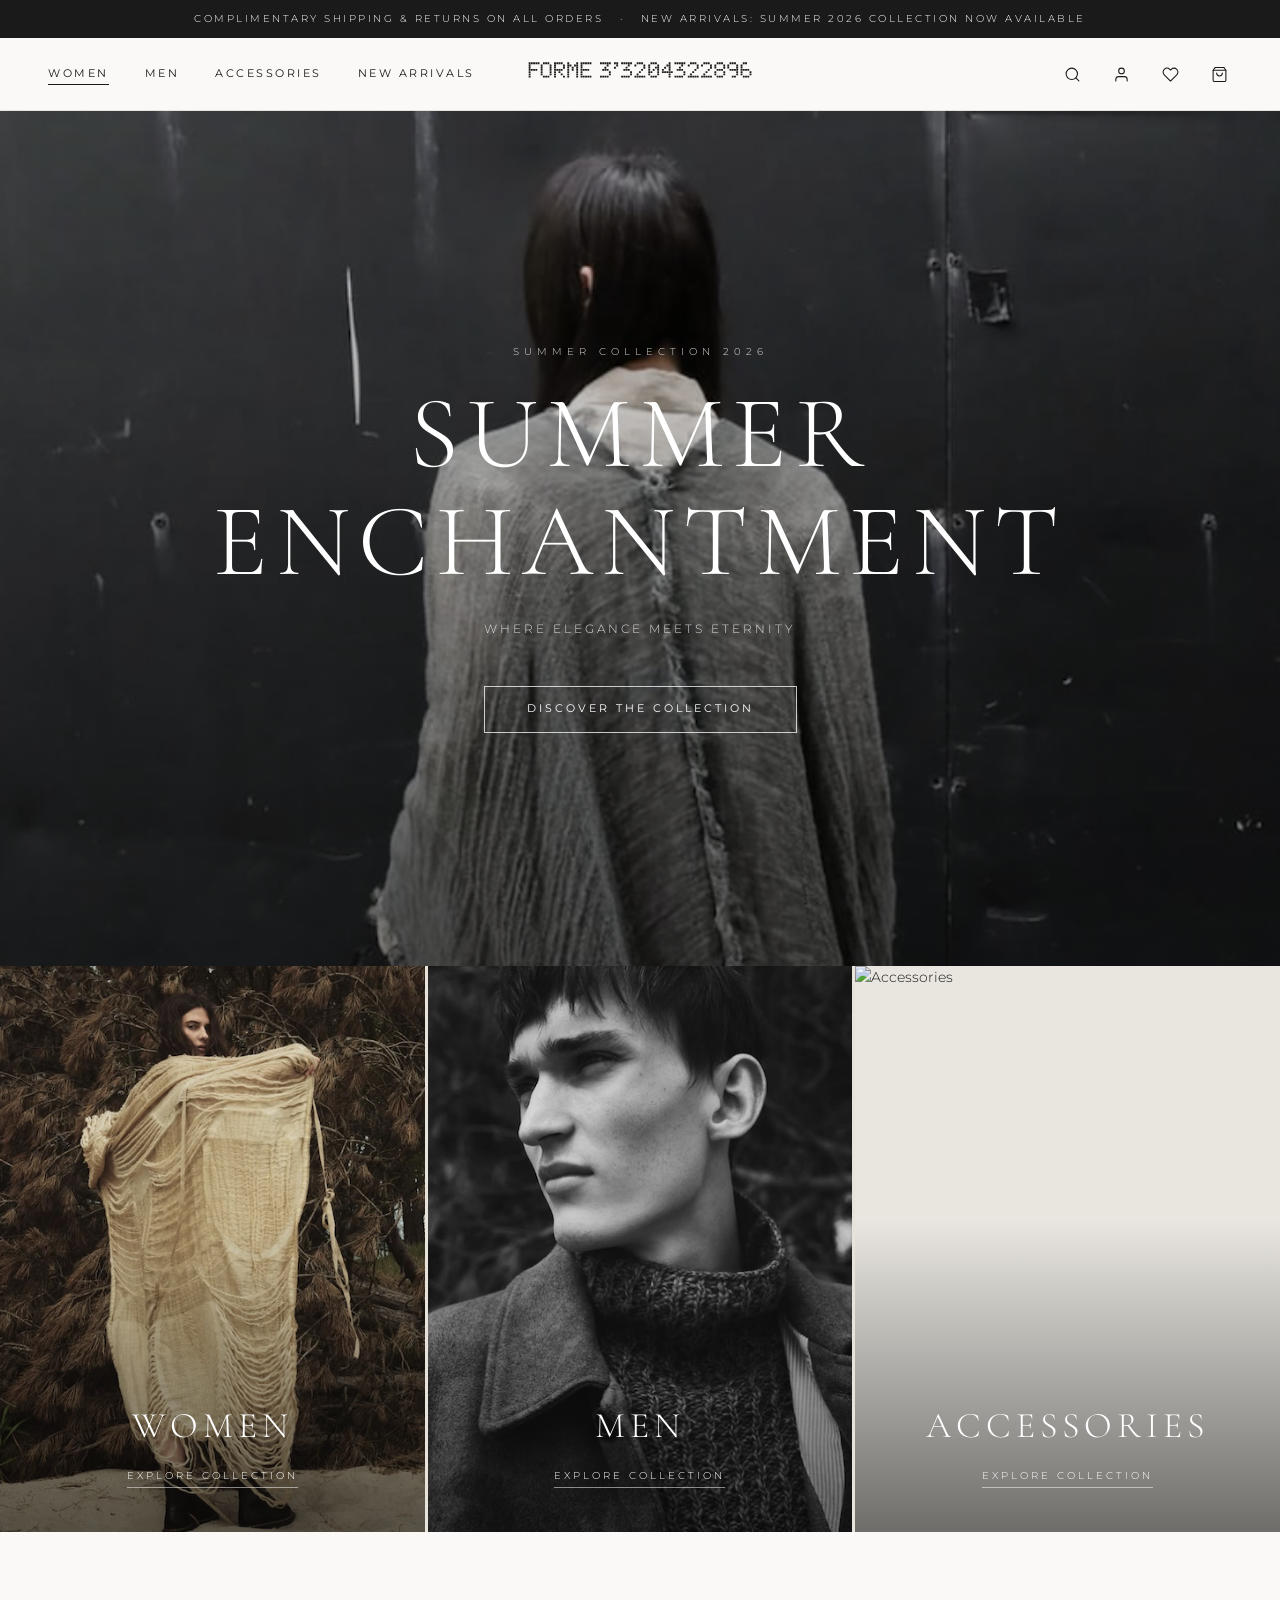
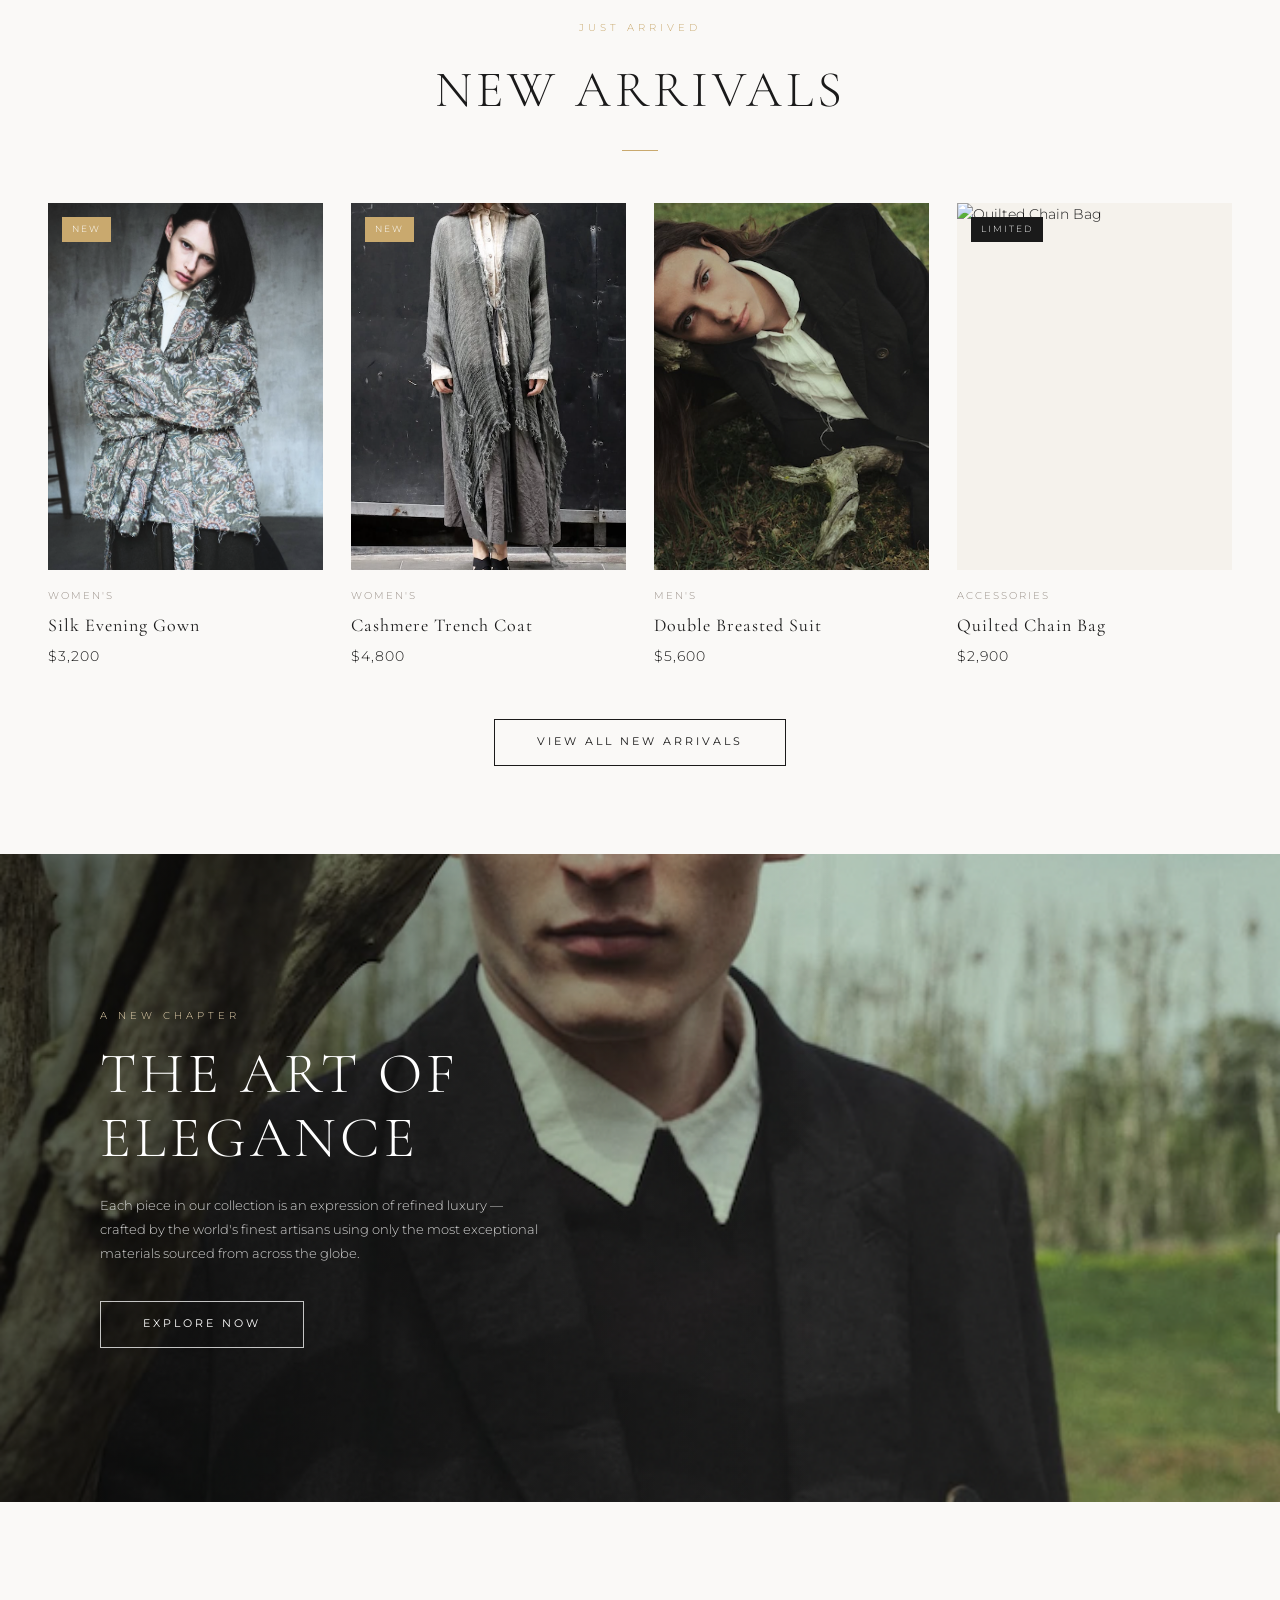
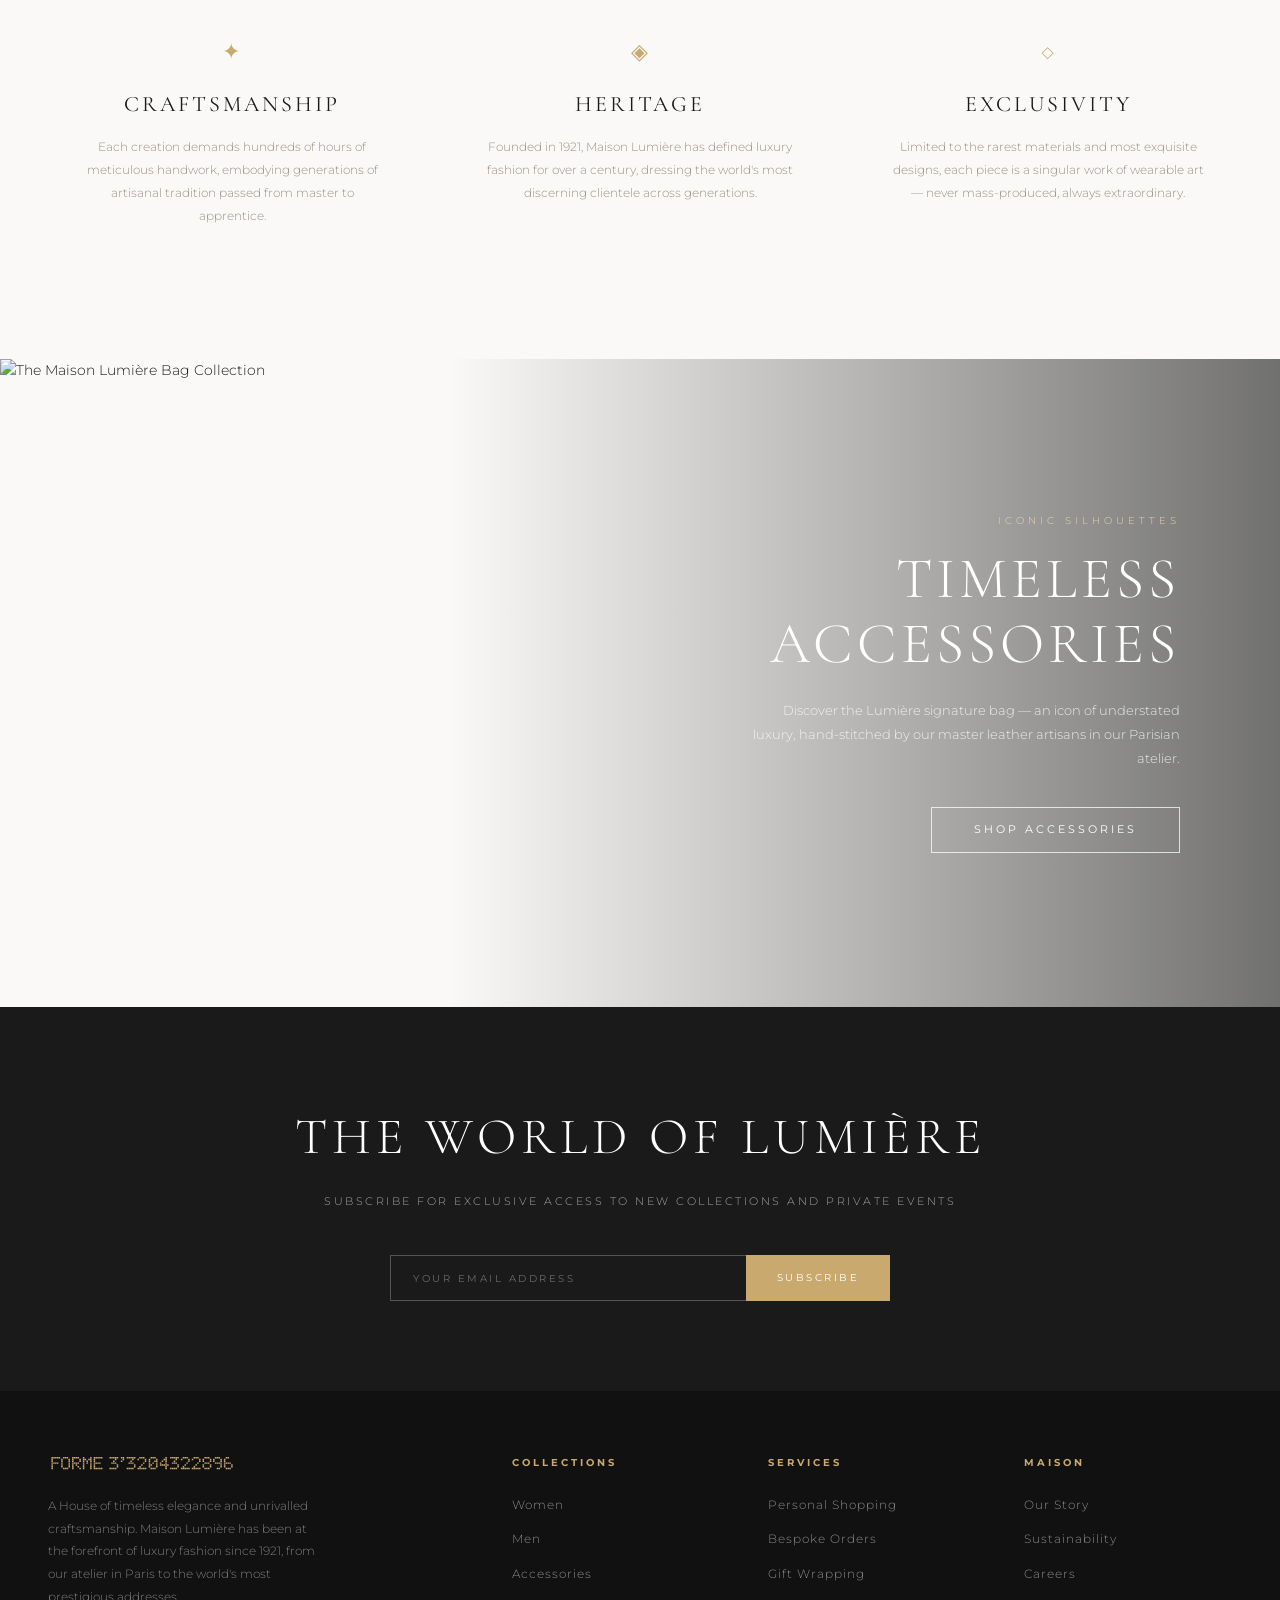
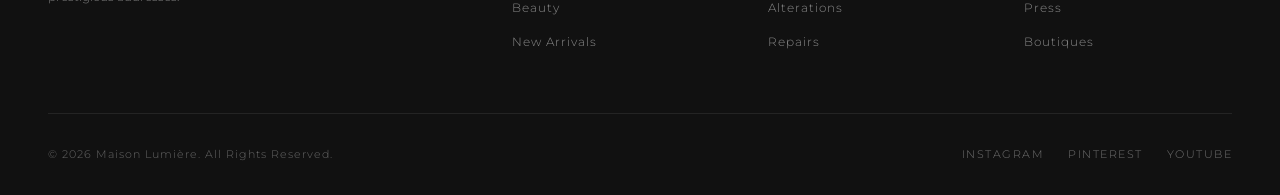
==== commit f2623396: "Replace Unsplash placeholders with editorial fashion photography Adds 17 local images (avant-garde w" ====
--- a/index.html
+++ b/index.html
@@ -127,7 +127,7 @@
   <!-- Hero -->
   <section class="hero">
     <img
-      src="https://images.unsplash.com/photo-1469334031218-e382a71b716b?auto=format&fit=crop&w=1920&q=85"
+      src="images/women-coat-gray-back.png"
       alt="Summer 2026 Collection"
       loading="eager"
     >
@@ -143,7 +143,7 @@
   <div class="collections-grid">
     <a href="category.html" class="collection-item">
       <img
-        src="https://images.unsplash.com/photo-1490481651871-ab68de25d43d?auto=format&fit=crop&w=800&q=80"
+        src="images/women-wrap-fringe.png"
         alt="Women's Collection"
         loading="lazy"
       >
@@ -154,7 +154,7 @@
     </a>
     <a href="men.html" class="collection-item">
       <img
-        src="https://images.unsplash.com/photo-1507003211169-0a1dd7228f2d?auto=format&fit=crop&w=800&q=80"
+        src="images/men-portrait-bw.png"
         alt="Men's Collection"
         loading="lazy"
       >
@@ -188,7 +188,7 @@
       <a href="product.html" class="product-card">
         <div class="product-card-image">
           <span class="product-card-badge new">New</span>
-          <img src="https://images.unsplash.com/photo-1515886657613-9f3515b0c78f?auto=format&fit=crop&w=600&q=80" alt="Silk Evening Gown" loading="lazy">
+          <img src="images/women-jacket-botanical.png" alt="Silk Evening Gown" loading="lazy">
           <div class="product-card-overlay">
             <button class="btn btn-dark" onclick="addToBag(event)">Add to Bag</button>
           </div>
@@ -201,7 +201,7 @@
       <a href="product.html" class="product-card">
         <div class="product-card-image">
           <span class="product-card-badge new">New</span>
-          <img src="https://images.unsplash.com/photo-1539109136881-3be0616acf4b?auto=format&fit=crop&w=600&q=80" alt="Cashmere Trench Coat" loading="lazy">
+          <img src="images/women-coat-linen-fringe.png" alt="Cashmere Trench Coat" loading="lazy">
           <div class="product-card-overlay">
             <button class="btn btn-dark" onclick="addToBag(event)">Add to Bag</button>
           </div>
@@ -213,7 +213,7 @@
 
       <a href="product.html" class="product-card">
         <div class="product-card-image">
-          <img src="https://images.unsplash.com/photo-1552374196-1ab2a1c593e8?auto=format&fit=crop&w=600&q=80" alt="Double Breasted Suit" loading="lazy">
+          <img src="images/men-coat-black-field.png" alt="Double Breasted Suit" loading="lazy">
           <div class="product-card-overlay">
             <button class="btn btn-dark" onclick="addToBag(event)">Add to Bag</button>
           </div>
@@ -245,7 +245,7 @@
   <!-- Editorial Banner -->
   <section class="editorial">
     <img
-      src="https://images.unsplash.com/photo-1558769132-cb1aea458c5e?auto=format&fit=crop&w=1920&q=80"
+      src="images/women-cloak-water.png"
       alt="The Art of Elegance"
       loading="lazy"
     >
